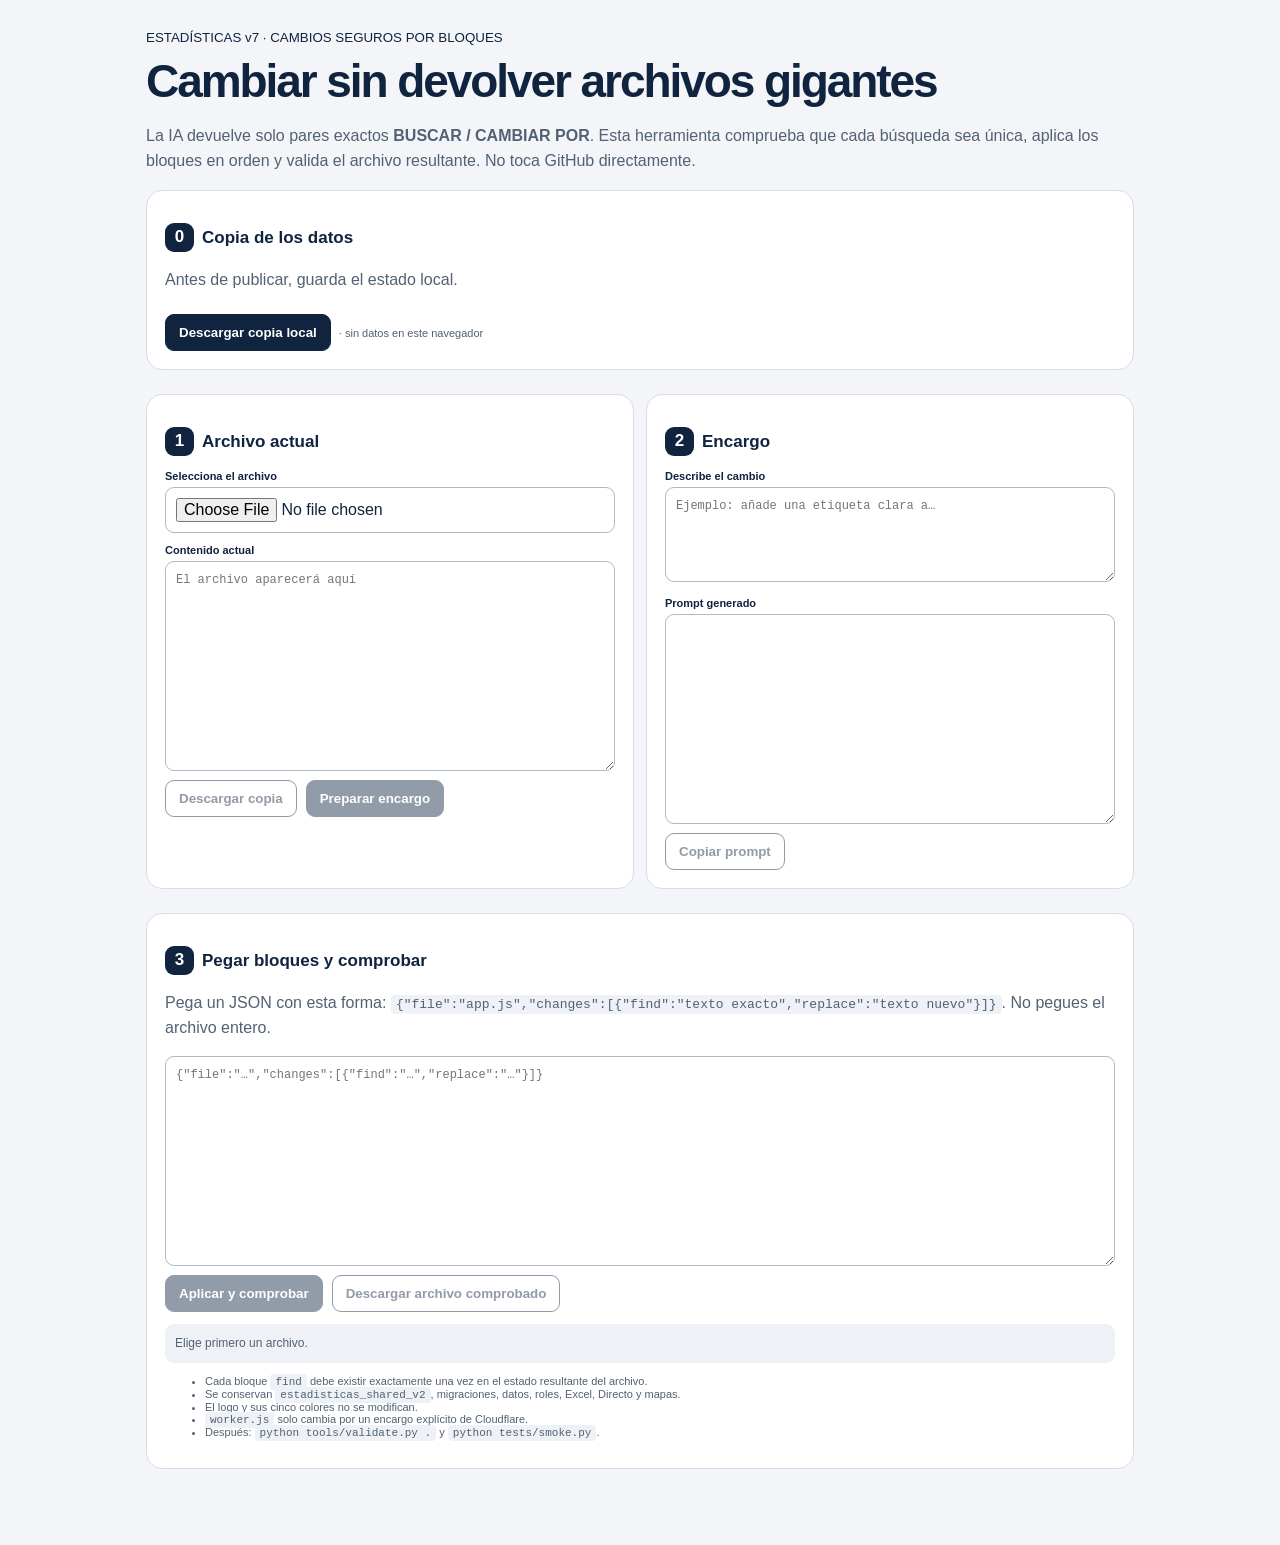
==== actualizar.html @ 4baa4154 "v7" ====
<!doctype html>
<html lang="es">
<head>
  <meta charset="utf-8">
  <meta name="viewport" content="width=device-width,initial-scale=1">
  <title>Herramienta de cambios · Estadísticas v7</title>
  <style>
    :root{font-family:Arial,sans-serif;color:#10233f;background:#f3f5f8;--green:#16805a;--line:#d7dee8}*{box-sizing:border-box}body{margin:0}.wrap{max-width:1020px;margin:auto;padding:28px 16px 64px}h1{font-size:clamp(30px,5vw,46px);letter-spacing:-.045em;margin:8px 0}p{line-height:1.55;color:#526173}.grid{display:grid;grid-template-columns:1fr 1fr;gap:12px}.card{background:#fff;border:1px solid var(--line);border-radius:16px;padding:18px;margin:12px 0}h2{font-size:17px}.step{display:inline-grid;place-items:center;width:29px;height:29px;border-radius:9px;background:#10233f;color:#fff;margin-right:8px}label{display:block;font-size:11px;font-weight:800;margin:11px 0 5px}input,textarea{width:100%;border:1px solid #aeb9c7;border-radius:9px;background:#fff;padding:10px;font:inherit}textarea{min-height:210px;font-family:ui-monospace,SFMono-Regular,Consolas,monospace;font-size:12px;line-height:1.45;resize:vertical}button{border:1px solid #10233f;border-radius:9px;background:#10233f;color:#fff;padding:10px 13px;font-weight:800;cursor:pointer;margin:5px 5px 0 0}button.alt{background:#fff;color:#10233f}button:disabled{opacity:.45;cursor:not-allowed}.status{padding:10px;border-radius:9px;background:#eef2f6;font-size:12px;white-space:pre-wrap}.ok{color:var(--green);background:#e6f5ee}.bad{color:#b42331;background:#fff0f1}.rules{font-size:11px;color:#526173}.actions{display:flex;flex-wrap:wrap;gap:4px}code{background:#eef2f6;padding:2px 5px;border-radius:4px}@media(max-width:760px){.grid{grid-template-columns:1fr}}
  </style>
</head>
<body>
<main class="wrap">
  <small>ESTADÍSTICAS v7 · CAMBIOS SEGUROS POR BLOQUES</small>
  <h1>Cambiar sin devolver archivos gigantes</h1>
  <p>La IA devuelve solo pares exactos <b>BUSCAR / CAMBIAR POR</b>. Esta herramienta comprueba que cada búsqueda sea única, aplica los bloques en orden y valida el archivo resultante. No toca GitHub directamente.</p>
  <section class="card"><h2><span class="step">0</span>Copia de los datos</h2><p>Antes de publicar, guarda el estado local.</p><button id="backupData">Descargar copia local</button><span id="dataFound" class="rules"></span></section>
  <div class="grid">
    <section class="card"><h2><span class="step">1</span>Archivo actual</h2><label for="sourceFile">Selecciona el archivo</label><input id="sourceFile" type="file" accept=".js,.css,.html,.json,.md,.txt,.yml,.yaml,.py"><label for="source">Contenido actual</label><textarea id="source" spellcheck="false" placeholder="El archivo aparecerá aquí"></textarea><div class="actions"><button class="alt" id="backupFile" disabled>Descargar copia</button><button id="makePrompt" disabled>Preparar encargo</button></div></section>
    <section class="card"><h2><span class="step">2</span>Encargo</h2><label for="request">Describe el cambio</label><textarea id="request" style="min-height:95px" placeholder="Ejemplo: añade una etiqueta clara a…"></textarea><label for="prompt">Prompt generado</label><textarea id="prompt" spellcheck="false" readonly></textarea><button class="alt" id="copyPrompt" disabled>Copiar prompt</button></section>
  </div>
  <section class="card"><h2><span class="step">3</span>Pegar bloques y comprobar</h2><p>Pega un JSON con esta forma: <code>{"file":"app.js","changes":[{"find":"texto exacto","replace":"texto nuevo"}]}</code>. No pegues el archivo entero.</p><textarea id="answer" spellcheck="false" placeholder='{"file":"…","changes":[{"find":"…","replace":"…"}]}'></textarea><div class="actions"><button id="check" disabled>Aplicar y comprobar</button><button class="alt" id="download" disabled>Descargar archivo comprobado</button></div><p id="status" class="status">Elige primero un archivo.</p><ul class="rules"><li>Cada bloque <code>find</code> debe existir exactamente una vez en el estado resultante del archivo.</li><li>Se conservan <code>estadisticas_shared_v2</code>, migraciones, datos, roles, Excel, Directo y mapas.</li><li>El logo y sus cinco colores no se modifican.</li><li><code>worker.js</code> solo cambia por un encargo explícito de Cloudflare.</li><li>Después: <code>python tools/validate.py .</code> y <code>python tests/smoke.py</code>.</li></ul></section>
</main>
<script>
const $=id=>document.getElementById(id);let fileName='',validated='';
const keys=['estadisticas_shared_v2','estadisticas_v1','estadisticas_app_v1','basket_stats_v1'];
const present=keys.filter(key=>localStorage.getItem(key));$('dataFound').textContent=present.length?` · encontrada: ${present.join(', ')}`:' · sin datos en este navegador';
function download(name,text,type='text/plain'){const a=document.createElement('a');a.href=URL.createObjectURL(new Blob([text],{type}));a.download=name;a.click();setTimeout(()=>URL.revokeObjectURL(a.href),0)}
$('backupData').onclick=()=>{const items={};keys.forEach(key=>{if(localStorage.getItem(key))items[key]=localStorage.getItem(key)});download(`estadisticas-copia-${new Date().toISOString().slice(0,10)}.json`,JSON.stringify({exportedAt:new Date().toISOString(),items},null,2),'application/json')};
$('sourceFile').onchange=async event=>{const file=event.target.files[0];if(!file)return;fileName=file.name;$('source').value=await file.text();$('backupFile').disabled=false;$('makePrompt').disabled=false;$('check').disabled=false;$('download').disabled=true;$('status').className='status';$('status').textContent=`${fileName} cargado. Describe el cambio.`};
$('backupFile').onclick=()=>download(`${fileName}.antes-v7.txt`,$('source').value);
$('makePrompt').onclick=()=>{const request=$('request').value.trim();if(!request)return $('status').textContent='Escribe el cambio que necesitas.';const context={
'app.js':'Conserva window.__ESTADISTICAS__, todas las migraciones y estadisticas_shared_v2. No inventes métricas.',
'styles.css':'Mantén 360×640, 390×844, 412×915, PC, ambos temas, área segura y desplazamiento táctil.',
'index.html':'No cambies el SVG del logo ni #10233f #18365f #ed304c #7455dc #18a985.',
'sw.js':'Conserva la estrategia y sube el nombre de caché si cambian recursos.',
'worker.js':'No cambies contratos HTTP, D1, tokens ni roles.',
'manifest.json':'Mantén standalone y los tres iconos fijos.'
}[fileName]||'Conserva los contratos de AGENTS.md.';$('prompt').value=`Edita únicamente ${fileName}. Cambio solicitado: ${request}\n${context}\nNo devuelvas el archivo completo. Devuelve solo JSON válido, sin Markdown, con este formato exacto: {"file":"${fileName}","changes":[{"find":"fragmento literal único del archivo actual","replace":"fragmento completo que lo sustituye"}]}. Cada find debe ser literal, incluir contexto suficiente para ser único y respetar saltos de línea. Divide cambios separados en bloques separados. No uses puntos suspensivos.`;$('copyPrompt').disabled=false};
$('copyPrompt').onclick=async()=>{await navigator.clipboard.writeText($('prompt').value);$('status').textContent='Prompt copiado.'};
function parsePatch(text){const clean=text.trim().replace(/^```(?:json)?\s*/i,'').replace(/\s*```$/,'');const patch=JSON.parse(clean);if(patch.file!==fileName)throw Error(`La respuesta es para ${patch.file||'otro archivo'}, no para ${fileName}.`);if(!Array.isArray(patch.changes)||!patch.changes.length)throw Error('No hay bloques changes.');return patch}
function applyPatch(source,patch){let out=source;patch.changes.forEach((change,index)=>{if(typeof change.find!=='string'||typeof change.replace!=='string'||!change.find)throw Error(`Bloque ${index+1}: find/replace no válidos.`);const count=out.split(change.find).length-1;if(count!==1)throw Error(`Bloque ${index+1}: BUSCAR aparece ${count} veces; debe aparecer exactamente 1.`);out=out.replace(change.find,change.replace)});return out}
function validate(name,text){const errors=[];if(!text.trim())errors.push('El resultado está vacío.');if(name.endsWith('.json')){try{JSON.parse(text)}catch(error){errors.push('JSON no válido: '+error.message)}}if(name.endsWith('.js')){try{new Function(text)}catch(error){errors.push('JavaScript no válido: '+error.message)}}if(name.endsWith('.css')){let balance=0;for(const char of text){if(char==='{')balance++;if(char==='}')balance--}if(balance)errors.push('Las llaves CSS no están equilibradas.')}if(name.endsWith('.html')){const doc=new DOMParser().parseFromString(text,'text/html');if(!doc.documentElement||!doc.body)errors.push('HTML incompleto.')}if(name==='app.js'&&!text.includes("estadisticas_shared_v2"))errors.push('Se ha perdido la clave de datos.');if(name==='index.html'&&['#10233f','#18365f','#ed304c','#7455dc','#18a985'].some(color=>!text.includes(color)))errors.push('El logo fijo ha cambiado.');if(name==='manifest.json'&&!text.includes('icon-maskable-512.png'))errors.push('Falta el icono maskable.');return errors}
$('check').onclick=()=>{try{const patch=parsePatch($('answer').value);validated=applyPatch($('source').value,patch);const errors=validate(fileName,validated);if(errors.length)throw Error(errors.join(' '));$('download').disabled=false;$('status').className='status ok';$('status').textContent=`✓ ${patch.changes.length} bloque(s) aplicados y comprobación básica superada. Descarga, reemplaza y ejecuta las pruebas completas.`}catch(error){validated='';$('download').disabled=true;$('status').className='status bad';$('status').textContent=error.message}};
$('download').onclick=()=>download(fileName,validated,fileName.endsWith('.json')?'application/json':'text/plain');
</script>
</body>
</html>
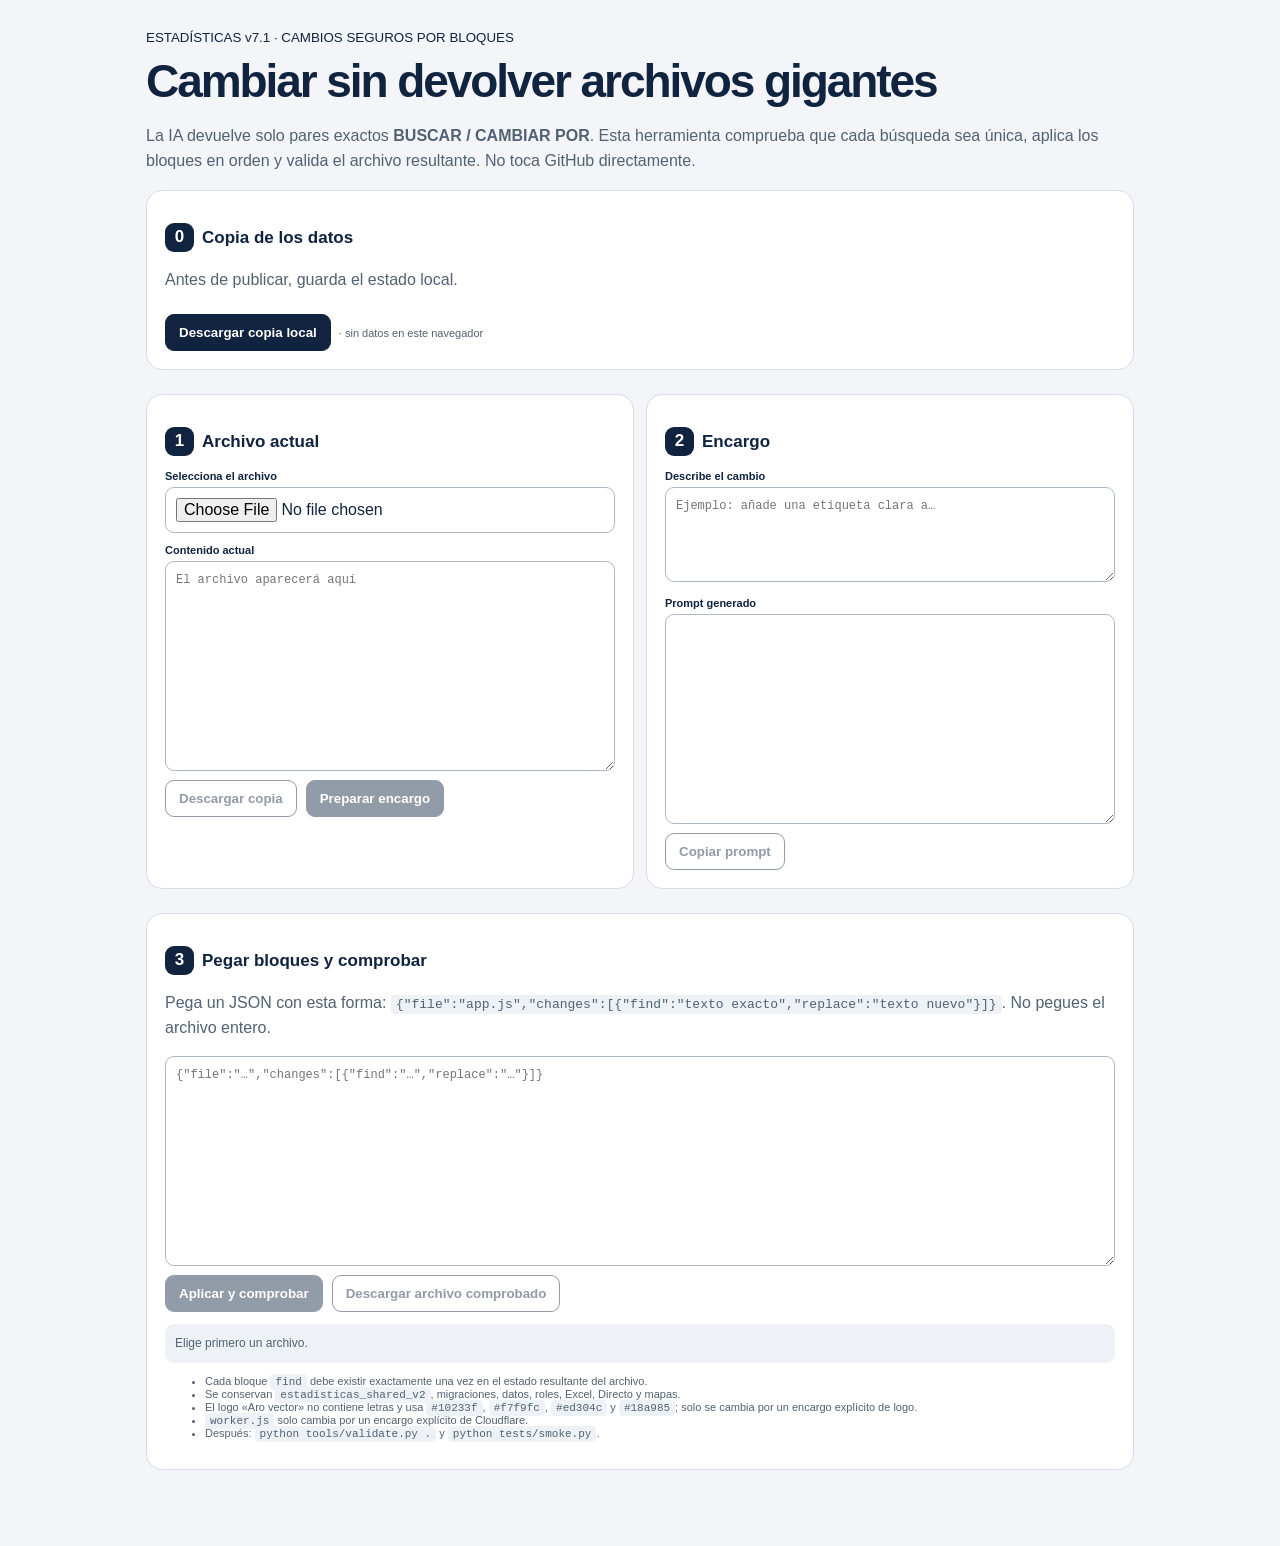
==== commit eb64fc70: "v8" ====
--- a/actualizar.html
+++ b/actualizar.html
@@ -3,14 +3,14 @@
 <head>
   <meta charset="utf-8">
   <meta name="viewport" content="width=device-width,initial-scale=1">
-  <title>Herramienta de cambios · Estadísticas v7</title>
+  <title>Herramienta de cambios · Estadísticas v7.1</title>
   <style>
     :root{font-family:Arial,sans-serif;color:#10233f;background:#f3f5f8;--green:#16805a;--line:#d7dee8}*{box-sizing:border-box}body{margin:0}.wrap{max-width:1020px;margin:auto;padding:28px 16px 64px}h1{font-size:clamp(30px,5vw,46px);letter-spacing:-.045em;margin:8px 0}p{line-height:1.55;color:#526173}.grid{display:grid;grid-template-columns:1fr 1fr;gap:12px}.card{background:#fff;border:1px solid var(--line);border-radius:16px;padding:18px;margin:12px 0}h2{font-size:17px}.step{display:inline-grid;place-items:center;width:29px;height:29px;border-radius:9px;background:#10233f;color:#fff;margin-right:8px}label{display:block;font-size:11px;font-weight:800;margin:11px 0 5px}input,textarea{width:100%;border:1px solid #aeb9c7;border-radius:9px;background:#fff;padding:10px;font:inherit}textarea{min-height:210px;font-family:ui-monospace,SFMono-Regular,Consolas,monospace;font-size:12px;line-height:1.45;resize:vertical}button{border:1px solid #10233f;border-radius:9px;background:#10233f;color:#fff;padding:10px 13px;font-weight:800;cursor:pointer;margin:5px 5px 0 0}button.alt{background:#fff;color:#10233f}button:disabled{opacity:.45;cursor:not-allowed}.status{padding:10px;border-radius:9px;background:#eef2f6;font-size:12px;white-space:pre-wrap}.ok{color:var(--green);background:#e6f5ee}.bad{color:#b42331;background:#fff0f1}.rules{font-size:11px;color:#526173}.actions{display:flex;flex-wrap:wrap;gap:4px}code{background:#eef2f6;padding:2px 5px;border-radius:4px}@media(max-width:760px){.grid{grid-template-columns:1fr}}
   </style>
 </head>
 <body>
 <main class="wrap">
-  <small>ESTADÍSTICAS v7 · CAMBIOS SEGUROS POR BLOQUES</small>
+  <small>ESTADÍSTICAS v7.1 · CAMBIOS SEGUROS POR BLOQUES</small>
   <h1>Cambiar sin devolver archivos gigantes</h1>
   <p>La IA devuelve solo pares exactos <b>BUSCAR / CAMBIAR POR</b>. Esta herramienta comprueba que cada búsqueda sea única, aplica los bloques en orden y valida el archivo resultante. No toca GitHub directamente.</p>
   <section class="card"><h2><span class="step">0</span>Copia de los datos</h2><p>Antes de publicar, guarda el estado local.</p><button id="backupData">Descargar copia local</button><span id="dataFound" class="rules"></span></section>
@@ -18,7 +18,7 @@
     <section class="card"><h2><span class="step">1</span>Archivo actual</h2><label for="sourceFile">Selecciona el archivo</label><input id="sourceFile" type="file" accept=".js,.css,.html,.json,.md,.txt,.yml,.yaml,.py"><label for="source">Contenido actual</label><textarea id="source" spellcheck="false" placeholder="El archivo aparecerá aquí"></textarea><div class="actions"><button class="alt" id="backupFile" disabled>Descargar copia</button><button id="makePrompt" disabled>Preparar encargo</button></div></section>
     <section class="card"><h2><span class="step">2</span>Encargo</h2><label for="request">Describe el cambio</label><textarea id="request" style="min-height:95px" placeholder="Ejemplo: añade una etiqueta clara a…"></textarea><label for="prompt">Prompt generado</label><textarea id="prompt" spellcheck="false" readonly></textarea><button class="alt" id="copyPrompt" disabled>Copiar prompt</button></section>
   </div>
-  <section class="card"><h2><span class="step">3</span>Pegar bloques y comprobar</h2><p>Pega un JSON con esta forma: <code>{"file":"app.js","changes":[{"find":"texto exacto","replace":"texto nuevo"}]}</code>. No pegues el archivo entero.</p><textarea id="answer" spellcheck="false" placeholder='{"file":"…","changes":[{"find":"…","replace":"…"}]}'></textarea><div class="actions"><button id="check" disabled>Aplicar y comprobar</button><button class="alt" id="download" disabled>Descargar archivo comprobado</button></div><p id="status" class="status">Elige primero un archivo.</p><ul class="rules"><li>Cada bloque <code>find</code> debe existir exactamente una vez en el estado resultante del archivo.</li><li>Se conservan <code>estadisticas_shared_v2</code>, migraciones, datos, roles, Excel, Directo y mapas.</li><li>El logo y sus cinco colores no se modifican.</li><li><code>worker.js</code> solo cambia por un encargo explícito de Cloudflare.</li><li>Después: <code>python tools/validate.py .</code> y <code>python tests/smoke.py</code>.</li></ul></section>
+  <section class="card"><h2><span class="step">3</span>Pegar bloques y comprobar</h2><p>Pega un JSON con esta forma: <code>{"file":"app.js","changes":[{"find":"texto exacto","replace":"texto nuevo"}]}</code>. No pegues el archivo entero.</p><textarea id="answer" spellcheck="false" placeholder='{"file":"…","changes":[{"find":"…","replace":"…"}]}'></textarea><div class="actions"><button id="check" disabled>Aplicar y comprobar</button><button class="alt" id="download" disabled>Descargar archivo comprobado</button></div><p id="status" class="status">Elige primero un archivo.</p><ul class="rules"><li>Cada bloque <code>find</code> debe existir exactamente una vez en el estado resultante del archivo.</li><li>Se conservan <code>estadisticas_shared_v2</code>, migraciones, datos, roles, Excel, Directo y mapas.</li><li>El logo «Aro vector» no contiene letras y usa <code>#10233f</code>, <code>#f7f9fc</code>, <code>#ed304c</code> y <code>#18a985</code>; solo se cambia por un encargo explícito de logo.</li><li><code>worker.js</code> solo cambia por un encargo explícito de Cloudflare.</li><li>Después: <code>python tools/validate.py .</code> y <code>python tests/smoke.py</code>.</li></ul></section>
 </main>
 <script>
 const $=id=>document.getElementById(id);let fileName='',validated='';
@@ -27,11 +27,11 @@
 function download(name,text,type='text/plain'){const a=document.createElement('a');a.href=URL.createObjectURL(new Blob([text],{type}));a.download=name;a.click();setTimeout(()=>URL.revokeObjectURL(a.href),0)}
 $('backupData').onclick=()=>{const items={};keys.forEach(key=>{if(localStorage.getItem(key))items[key]=localStorage.getItem(key)});download(`estadisticas-copia-${new Date().toISOString().slice(0,10)}.json`,JSON.stringify({exportedAt:new Date().toISOString(),items},null,2),'application/json')};
 $('sourceFile').onchange=async event=>{const file=event.target.files[0];if(!file)return;fileName=file.name;$('source').value=await file.text();$('backupFile').disabled=false;$('makePrompt').disabled=false;$('check').disabled=false;$('download').disabled=true;$('status').className='status';$('status').textContent=`${fileName} cargado. Describe el cambio.`};
-$('backupFile').onclick=()=>download(`${fileName}.antes-v7.txt`,$('source').value);
+$('backupFile').onclick=()=>download(`${fileName}.antes-v7-1.txt`,$('source').value);
 $('makePrompt').onclick=()=>{const request=$('request').value.trim();if(!request)return $('status').textContent='Escribe el cambio que necesitas.';const context={
 'app.js':'Conserva window.__ESTADISTICAS__, todas las migraciones y estadisticas_shared_v2. No inventes métricas.',
 'styles.css':'Mantén 360×640, 390×844, 412×915, PC, ambos temas, área segura y desplazamiento táctil.',
-'index.html':'No cambies el SVG del logo ni #10233f #18365f #ed304c #7455dc #18a985.',
+'index.html':'Conserva el logo Aro vector sin letras y sus colores #10233f #f7f9fc #ed304c #18a985, salvo encargo explícito de logo.',
 'sw.js':'Conserva la estrategia y sube el nombre de caché si cambian recursos.',
 'worker.js':'No cambies contratos HTTP, D1, tokens ni roles.',
 'manifest.json':'Mantén standalone y los tres iconos fijos.'
@@ -39,7 +39,7 @@
 $('copyPrompt').onclick=async()=>{await navigator.clipboard.writeText($('prompt').value);$('status').textContent='Prompt copiado.'};
 function parsePatch(text){const clean=text.trim().replace(/^```(?:json)?\s*/i,'').replace(/\s*```$/,'');const patch=JSON.parse(clean);if(patch.file!==fileName)throw Error(`La respuesta es para ${patch.file||'otro archivo'}, no para ${fileName}.`);if(!Array.isArray(patch.changes)||!patch.changes.length)throw Error('No hay bloques changes.');return patch}
 function applyPatch(source,patch){let out=source;patch.changes.forEach((change,index)=>{if(typeof change.find!=='string'||typeof change.replace!=='string'||!change.find)throw Error(`Bloque ${index+1}: find/replace no válidos.`);const count=out.split(change.find).length-1;if(count!==1)throw Error(`Bloque ${index+1}: BUSCAR aparece ${count} veces; debe aparecer exactamente 1.`);out=out.replace(change.find,change.replace)});return out}
-function validate(name,text){const errors=[];if(!text.trim())errors.push('El resultado está vacío.');if(name.endsWith('.json')){try{JSON.parse(text)}catch(error){errors.push('JSON no válido: '+error.message)}}if(name.endsWith('.js')){try{new Function(text)}catch(error){errors.push('JavaScript no válido: '+error.message)}}if(name.endsWith('.css')){let balance=0;for(const char of text){if(char==='{')balance++;if(char==='}')balance--}if(balance)errors.push('Las llaves CSS no están equilibradas.')}if(name.endsWith('.html')){const doc=new DOMParser().parseFromString(text,'text/html');if(!doc.documentElement||!doc.body)errors.push('HTML incompleto.')}if(name==='app.js'&&!text.includes("estadisticas_shared_v2"))errors.push('Se ha perdido la clave de datos.');if(name==='index.html'&&['#10233f','#18365f','#ed304c','#7455dc','#18a985'].some(color=>!text.includes(color)))errors.push('El logo fijo ha cambiado.');if(name==='manifest.json'&&!text.includes('icon-maskable-512.png'))errors.push('Falta el icono maskable.');return errors}
+function validate(name,text){const errors=[];if(!text.trim())errors.push('El resultado está vacío.');if(name.endsWith('.json')){try{JSON.parse(text)}catch(error){errors.push('JSON no válido: '+error.message)}}if(name.endsWith('.js')){try{new Function(text)}catch(error){errors.push('JavaScript no válido: '+error.message)}}if(name.endsWith('.css')){let balance=0;for(const char of text){if(char==='{')balance++;if(char==='}')balance--}if(balance)errors.push('Las llaves CSS no están equilibradas.')}if(name.endsWith('.html')){const doc=new DOMParser().parseFromString(text,'text/html');if(!doc.documentElement||!doc.body)errors.push('HTML incompleto.')}if(name==='app.js'&&!text.includes("estadisticas_shared_v2"))errors.push('Se ha perdido la clave de datos.');if(name==='index.html'&&(!text.includes('data-logo="aro-vector"')||['#10233f','#f7f9fc','#ed304c','#18a985'].some(color=>!text.includes(color))))errors.push('El logo Aro vector sin letras ha cambiado o está incompleto.');if(name==='manifest.json'&&!text.includes('icon-maskable-512.png'))errors.push('Falta el icono maskable.');return errors}
 $('check').onclick=()=>{try{const patch=parsePatch($('answer').value);validated=applyPatch($('source').value,patch);const errors=validate(fileName,validated);if(errors.length)throw Error(errors.join(' '));$('download').disabled=false;$('status').className='status ok';$('status').textContent=`✓ ${patch.changes.length} bloque(s) aplicados y comprobación básica superada. Descarga, reemplaza y ejecuta las pruebas completas.`}catch(error){validated='';$('download').disabled=true;$('status').className='status bad';$('status').textContent=error.message}};
 $('download').onclick=()=>download(fileName,validated,fileName.endsWith('.json')?'application/json':'text/plain');
 </script>
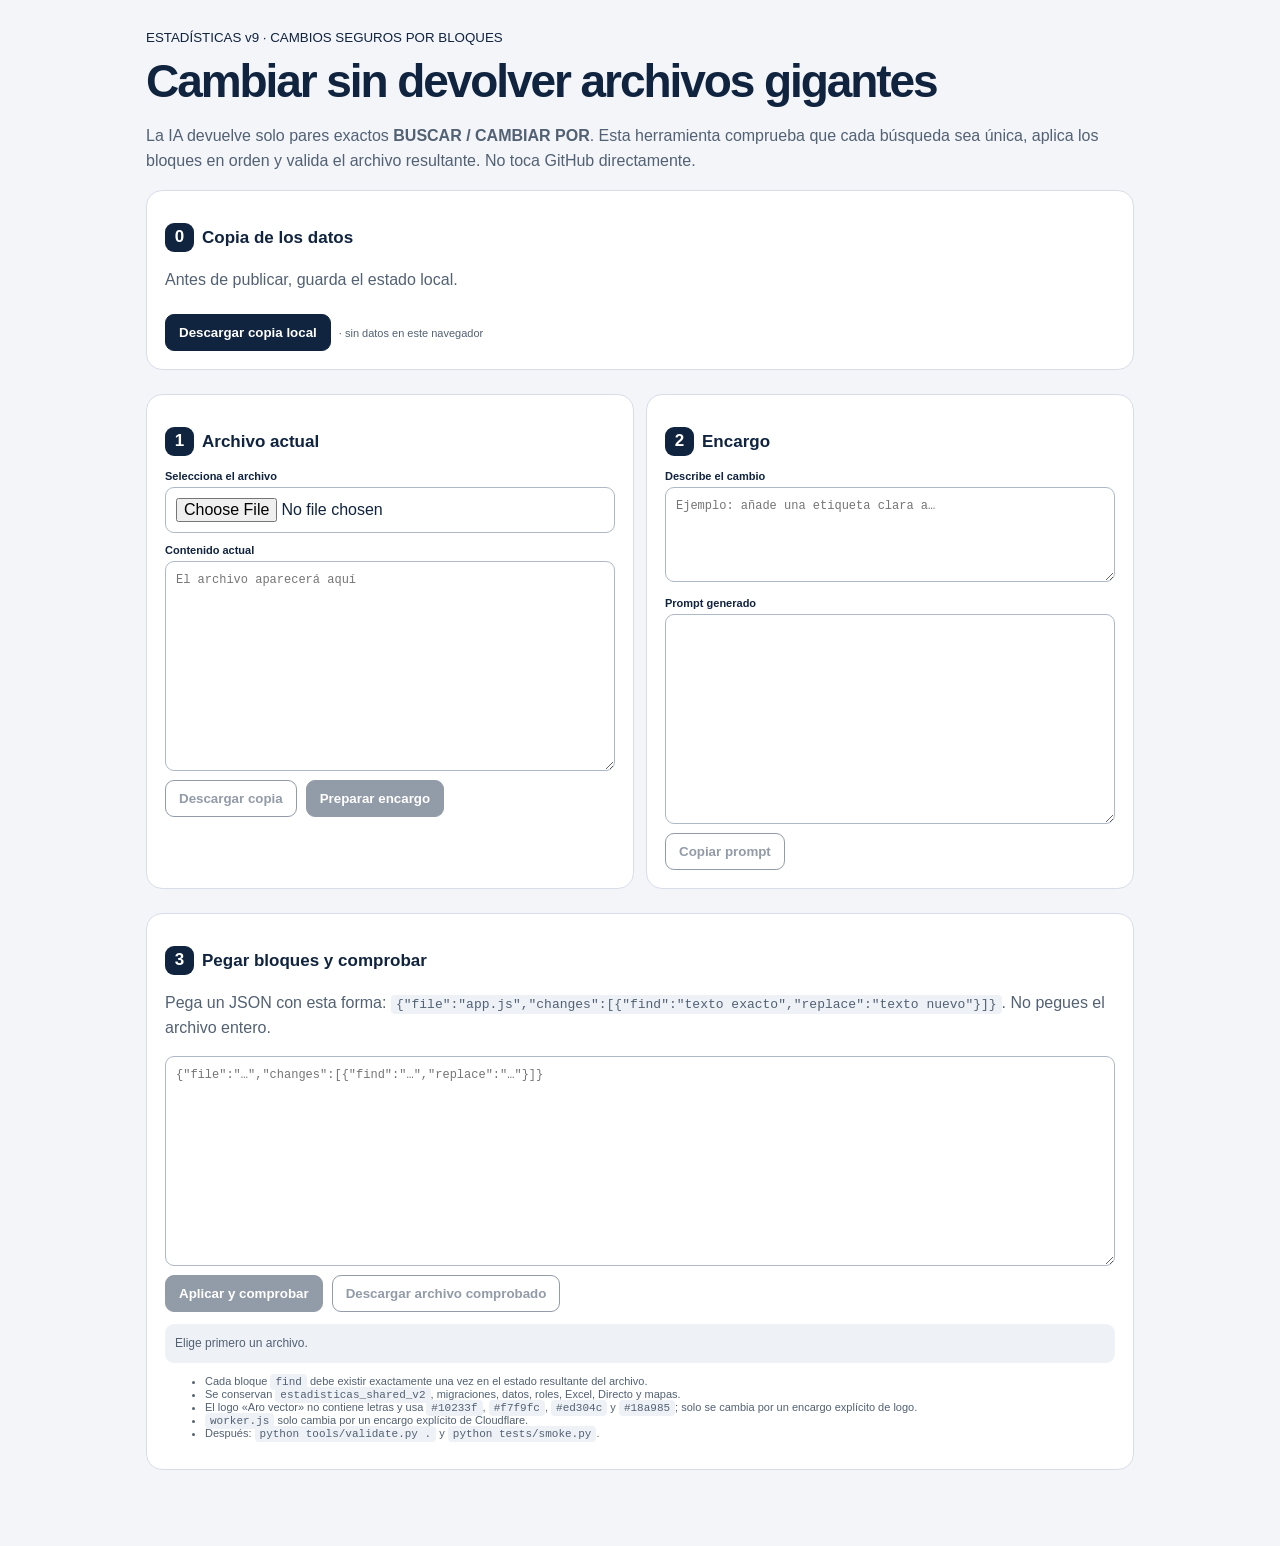
==== commit 78da453c: "v9" ====
--- a/actualizar.html
+++ b/actualizar.html
@@ -3,14 +3,14 @@
 <head>
   <meta charset="utf-8">
   <meta name="viewport" content="width=device-width,initial-scale=1">
-  <title>Herramienta de cambios · Estadísticas v7.1</title>
+  <title>Herramienta de cambios · Estadísticas v9</title>
   <style>
     :root{font-family:Arial,sans-serif;color:#10233f;background:#f3f5f8;--green:#16805a;--line:#d7dee8}*{box-sizing:border-box}body{margin:0}.wrap{max-width:1020px;margin:auto;padding:28px 16px 64px}h1{font-size:clamp(30px,5vw,46px);letter-spacing:-.045em;margin:8px 0}p{line-height:1.55;color:#526173}.grid{display:grid;grid-template-columns:1fr 1fr;gap:12px}.card{background:#fff;border:1px solid var(--line);border-radius:16px;padding:18px;margin:12px 0}h2{font-size:17px}.step{display:inline-grid;place-items:center;width:29px;height:29px;border-radius:9px;background:#10233f;color:#fff;margin-right:8px}label{display:block;font-size:11px;font-weight:800;margin:11px 0 5px}input,textarea{width:100%;border:1px solid #aeb9c7;border-radius:9px;background:#fff;padding:10px;font:inherit}textarea{min-height:210px;font-family:ui-monospace,SFMono-Regular,Consolas,monospace;font-size:12px;line-height:1.45;resize:vertical}button{border:1px solid #10233f;border-radius:9px;background:#10233f;color:#fff;padding:10px 13px;font-weight:800;cursor:pointer;margin:5px 5px 0 0}button.alt{background:#fff;color:#10233f}button:disabled{opacity:.45;cursor:not-allowed}.status{padding:10px;border-radius:9px;background:#eef2f6;font-size:12px;white-space:pre-wrap}.ok{color:var(--green);background:#e6f5ee}.bad{color:#b42331;background:#fff0f1}.rules{font-size:11px;color:#526173}.actions{display:flex;flex-wrap:wrap;gap:4px}code{background:#eef2f6;padding:2px 5px;border-radius:4px}@media(max-width:760px){.grid{grid-template-columns:1fr}}
   </style>
 </head>
 <body>
 <main class="wrap">
-  <small>ESTADÍSTICAS v7.1 · CAMBIOS SEGUROS POR BLOQUES</small>
+  <small>ESTADÍSTICAS v9 · CAMBIOS SEGUROS POR BLOQUES</small>
   <h1>Cambiar sin devolver archivos gigantes</h1>
   <p>La IA devuelve solo pares exactos <b>BUSCAR / CAMBIAR POR</b>. Esta herramienta comprueba que cada búsqueda sea única, aplica los bloques en orden y valida el archivo resultante. No toca GitHub directamente.</p>
   <section class="card"><h2><span class="step">0</span>Copia de los datos</h2><p>Antes de publicar, guarda el estado local.</p><button id="backupData">Descargar copia local</button><span id="dataFound" class="rules"></span></section>
@@ -27,10 +27,10 @@
 function download(name,text,type='text/plain'){const a=document.createElement('a');a.href=URL.createObjectURL(new Blob([text],{type}));a.download=name;a.click();setTimeout(()=>URL.revokeObjectURL(a.href),0)}
 $('backupData').onclick=()=>{const items={};keys.forEach(key=>{if(localStorage.getItem(key))items[key]=localStorage.getItem(key)});download(`estadisticas-copia-${new Date().toISOString().slice(0,10)}.json`,JSON.stringify({exportedAt:new Date().toISOString(),items},null,2),'application/json')};
 $('sourceFile').onchange=async event=>{const file=event.target.files[0];if(!file)return;fileName=file.name;$('source').value=await file.text();$('backupFile').disabled=false;$('makePrompt').disabled=false;$('check').disabled=false;$('download').disabled=true;$('status').className='status';$('status').textContent=`${fileName} cargado. Describe el cambio.`};
-$('backupFile').onclick=()=>download(`${fileName}.antes-v7-1.txt`,$('source').value);
+$('backupFile').onclick=()=>download(`${fileName}.antes-v9.txt`,$('source').value);
 $('makePrompt').onclick=()=>{const request=$('request').value.trim();if(!request)return $('status').textContent='Escribe el cambio que necesitas.';const context={
-'app.js':'Conserva window.__ESTADISTICAS__, todas las migraciones y estadisticas_shared_v2. No inventes métricas.',
-'styles.css':'Mantén 360×640, 390×844, 412×915, PC, ambos temas, área segura y desplazamiento táctil.',
+'app.js':'Conserva window.__ESTADISTICAS__, migraciones, estadisticas_shared_v2 y la diferencia entre cero y sin datos. Las estadísticas manuales deben seguir visibles con «Sin datos registrados todavía».',
+'styles.css':'Mantén 360×640, 390×844, 412×915, 25 partidos, PC, ambos temas, área segura y desplazamiento táctil.',
 'index.html':'Conserva el logo Aro vector sin letras y sus colores #10233f #f7f9fc #ed304c #18a985, salvo encargo explícito de logo.',
 'sw.js':'Conserva la estrategia y sube el nombre de caché si cambian recursos.',
 'worker.js':'No cambies contratos HTTP, D1, tokens ni roles.',
@@ -39,7 +39,7 @@
 $('copyPrompt').onclick=async()=>{await navigator.clipboard.writeText($('prompt').value);$('status').textContent='Prompt copiado.'};
 function parsePatch(text){const clean=text.trim().replace(/^```(?:json)?\s*/i,'').replace(/\s*```$/,'');const patch=JSON.parse(clean);if(patch.file!==fileName)throw Error(`La respuesta es para ${patch.file||'otro archivo'}, no para ${fileName}.`);if(!Array.isArray(patch.changes)||!patch.changes.length)throw Error('No hay bloques changes.');return patch}
 function applyPatch(source,patch){let out=source;patch.changes.forEach((change,index)=>{if(typeof change.find!=='string'||typeof change.replace!=='string'||!change.find)throw Error(`Bloque ${index+1}: find/replace no válidos.`);const count=out.split(change.find).length-1;if(count!==1)throw Error(`Bloque ${index+1}: BUSCAR aparece ${count} veces; debe aparecer exactamente 1.`);out=out.replace(change.find,change.replace)});return out}
-function validate(name,text){const errors=[];if(!text.trim())errors.push('El resultado está vacío.');if(name.endsWith('.json')){try{JSON.parse(text)}catch(error){errors.push('JSON no válido: '+error.message)}}if(name.endsWith('.js')){try{new Function(text)}catch(error){errors.push('JavaScript no válido: '+error.message)}}if(name.endsWith('.css')){let balance=0;for(const char of text){if(char==='{')balance++;if(char==='}')balance--}if(balance)errors.push('Las llaves CSS no están equilibradas.')}if(name.endsWith('.html')){const doc=new DOMParser().parseFromString(text,'text/html');if(!doc.documentElement||!doc.body)errors.push('HTML incompleto.')}if(name==='app.js'&&!text.includes("estadisticas_shared_v2"))errors.push('Se ha perdido la clave de datos.');if(name==='index.html'&&(!text.includes('data-logo="aro-vector"')||['#10233f','#f7f9fc','#ed304c','#18a985'].some(color=>!text.includes(color))))errors.push('El logo Aro vector sin letras ha cambiado o está incompleto.');if(name==='manifest.json'&&!text.includes('icon-maskable-512.png'))errors.push('Falta el icono maskable.');return errors}
+function validate(name,text){const errors=[];if(!text.trim())errors.push('El resultado está vacío.');if(name.endsWith('.json')){try{JSON.parse(text)}catch(error){errors.push('JSON no válido: '+error.message)}}if(name.endsWith('.js')){try{new Function(name==='worker.js'?text.replace('export default','return'):text)}catch(error){errors.push('JavaScript no válido: '+error.message)}}if(name.endsWith('.css')){let balance=0;for(const char of text){if(char==='{')balance++;if(char==='}')balance--}if(balance)errors.push('Las llaves CSS no están equilibradas.')}if(name.endsWith('.html')){const doc=new DOMParser().parseFromString(text,'text/html');if(!doc.documentElement||!doc.body)errors.push('HTML incompleto.')}if(name==='app.js'&&!text.includes("estadisticas_shared_v2"))errors.push('Se ha perdido la clave de datos.');if(name==='app.js'&&(!text.includes('Sin datos registrados todavía')||!text.includes('data-mode=\"compare\"')))errors.push('Se ha perdido la visibilidad manual o la comparación de v9.');if(name==='index.html'&&(!text.includes('data-logo="aro-vector"')||['#10233f','#f7f9fc','#ed304c','#18a985'].some(color=>!text.includes(color))))errors.push('El logo Aro vector sin letras ha cambiado o está incompleto.');if(name==='manifest.json'&&!text.includes('icon-maskable-512.png'))errors.push('Falta el icono maskable.');return errors}
 $('check').onclick=()=>{try{const patch=parsePatch($('answer').value);validated=applyPatch($('source').value,patch);const errors=validate(fileName,validated);if(errors.length)throw Error(errors.join(' '));$('download').disabled=false;$('status').className='status ok';$('status').textContent=`✓ ${patch.changes.length} bloque(s) aplicados y comprobación básica superada. Descarga, reemplaza y ejecuta las pruebas completas.`}catch(error){validated='';$('download').disabled=true;$('status').className='status bad';$('status').textContent=error.message}};
 $('download').onclick=()=>download(fileName,validated,fileName.endsWith('.json')?'application/json':'text/plain');
 </script>
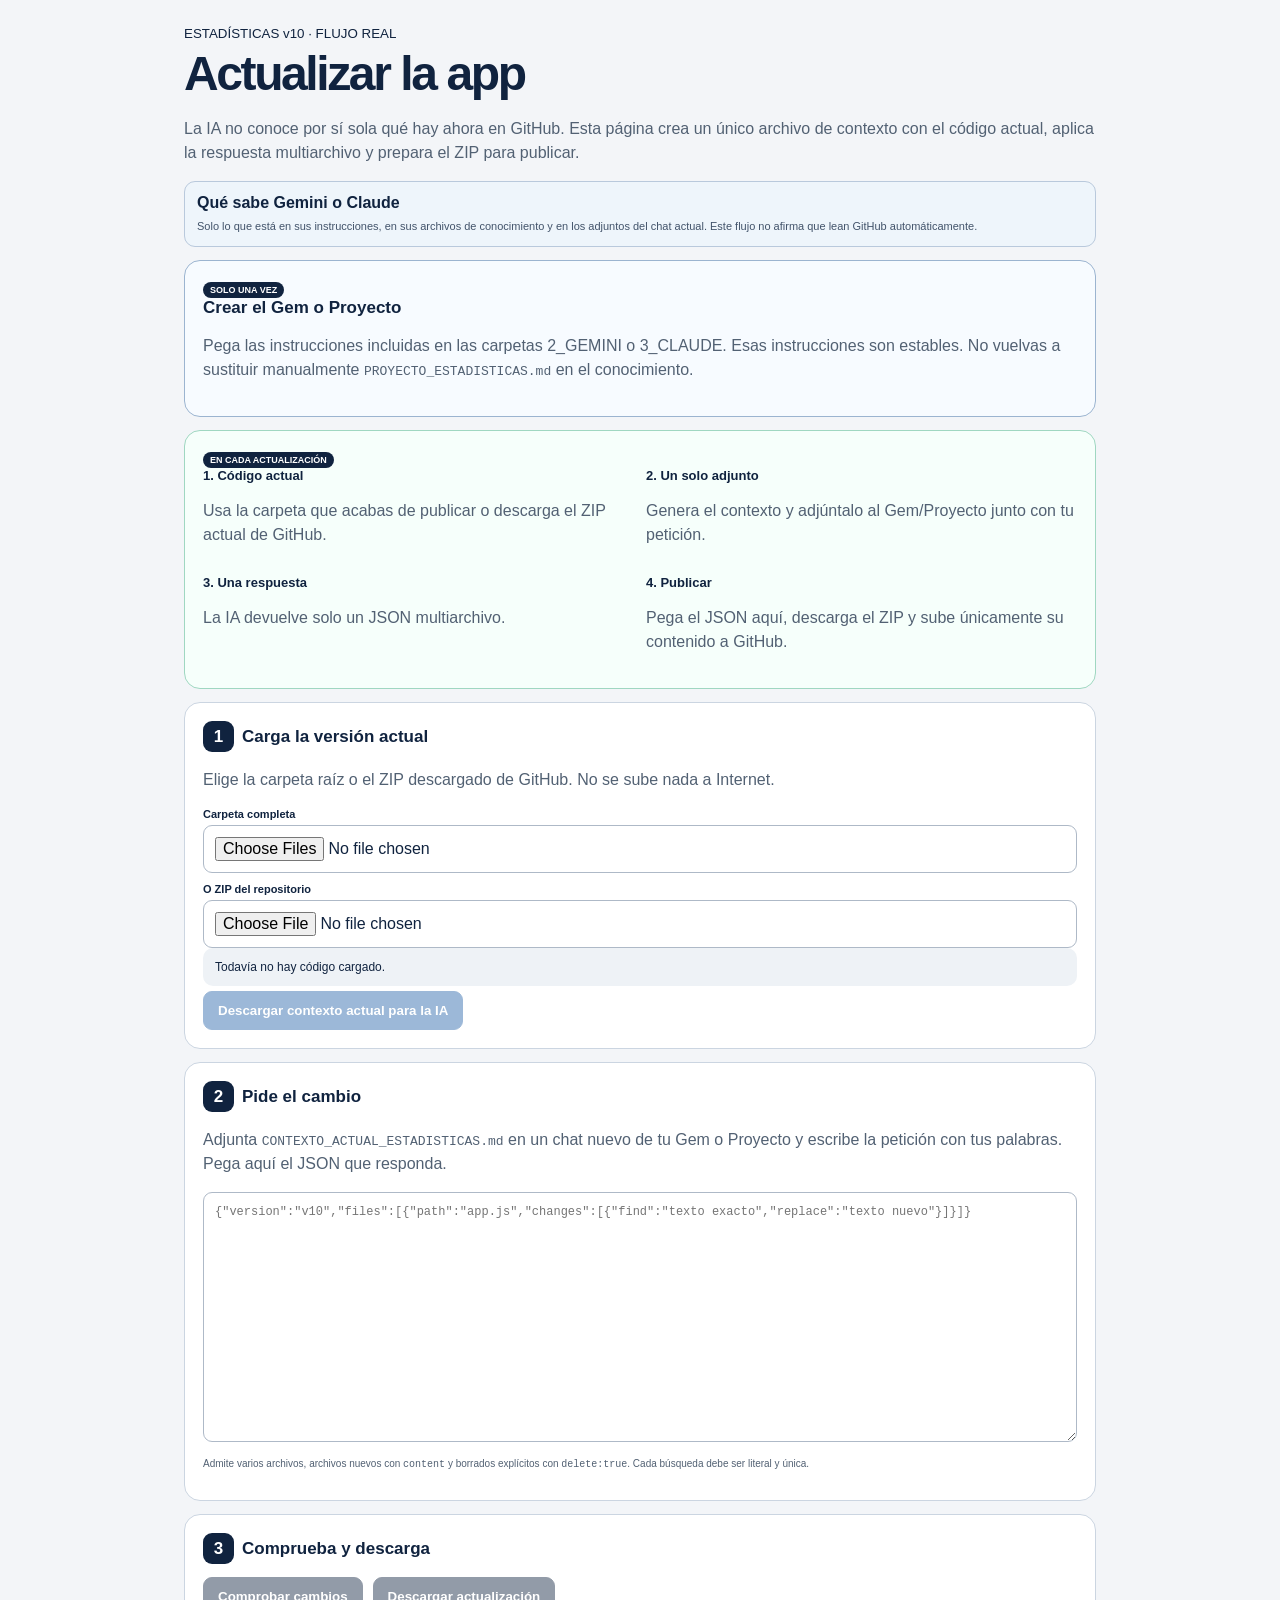
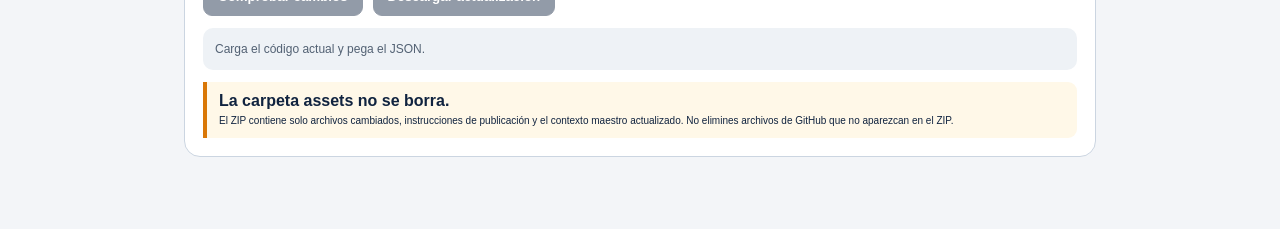
==== commit b7b40ae6: "v10" ====
--- a/actualizar.html
+++ b/actualizar.html
@@ -1,47 +1,45 @@
 <!doctype html>
-<html lang="es">
-<head>
-  <meta charset="utf-8">
-  <meta name="viewport" content="width=device-width,initial-scale=1">
-  <title>Herramienta de cambios · Estadísticas v9</title>
-  <style>
-    :root{font-family:Arial,sans-serif;color:#10233f;background:#f3f5f8;--green:#16805a;--line:#d7dee8}*{box-sizing:border-box}body{margin:0}.wrap{max-width:1020px;margin:auto;padding:28px 16px 64px}h1{font-size:clamp(30px,5vw,46px);letter-spacing:-.045em;margin:8px 0}p{line-height:1.55;color:#526173}.grid{display:grid;grid-template-columns:1fr 1fr;gap:12px}.card{background:#fff;border:1px solid var(--line);border-radius:16px;padding:18px;margin:12px 0}h2{font-size:17px}.step{display:inline-grid;place-items:center;width:29px;height:29px;border-radius:9px;background:#10233f;color:#fff;margin-right:8px}label{display:block;font-size:11px;font-weight:800;margin:11px 0 5px}input,textarea{width:100%;border:1px solid #aeb9c7;border-radius:9px;background:#fff;padding:10px;font:inherit}textarea{min-height:210px;font-family:ui-monospace,SFMono-Regular,Consolas,monospace;font-size:12px;line-height:1.45;resize:vertical}button{border:1px solid #10233f;border-radius:9px;background:#10233f;color:#fff;padding:10px 13px;font-weight:800;cursor:pointer;margin:5px 5px 0 0}button.alt{background:#fff;color:#10233f}button:disabled{opacity:.45;cursor:not-allowed}.status{padding:10px;border-radius:9px;background:#eef2f6;font-size:12px;white-space:pre-wrap}.ok{color:var(--green);background:#e6f5ee}.bad{color:#b42331;background:#fff0f1}.rules{font-size:11px;color:#526173}.actions{display:flex;flex-wrap:wrap;gap:4px}code{background:#eef2f6;padding:2px 5px;border-radius:4px}@media(max-width:760px){.grid{grid-template-columns:1fr}}
-  </style>
-</head>
-<body>
-<main class="wrap">
-  <small>ESTADÍSTICAS v9 · CAMBIOS SEGUROS POR BLOQUES</small>
-  <h1>Cambiar sin devolver archivos gigantes</h1>
-  <p>La IA devuelve solo pares exactos <b>BUSCAR / CAMBIAR POR</b>. Esta herramienta comprueba que cada búsqueda sea única, aplica los bloques en orden y valida el archivo resultante. No toca GitHub directamente.</p>
-  <section class="card"><h2><span class="step">0</span>Copia de los datos</h2><p>Antes de publicar, guarda el estado local.</p><button id="backupData">Descargar copia local</button><span id="dataFound" class="rules"></span></section>
-  <div class="grid">
-    <section class="card"><h2><span class="step">1</span>Archivo actual</h2><label for="sourceFile">Selecciona el archivo</label><input id="sourceFile" type="file" accept=".js,.css,.html,.json,.md,.txt,.yml,.yaml,.py"><label for="source">Contenido actual</label><textarea id="source" spellcheck="false" placeholder="El archivo aparecerá aquí"></textarea><div class="actions"><button class="alt" id="backupFile" disabled>Descargar copia</button><button id="makePrompt" disabled>Preparar encargo</button></div></section>
-    <section class="card"><h2><span class="step">2</span>Encargo</h2><label for="request">Describe el cambio</label><textarea id="request" style="min-height:95px" placeholder="Ejemplo: añade una etiqueta clara a…"></textarea><label for="prompt">Prompt generado</label><textarea id="prompt" spellcheck="false" readonly></textarea><button class="alt" id="copyPrompt" disabled>Copiar prompt</button></section>
-  </div>
-  <section class="card"><h2><span class="step">3</span>Pegar bloques y comprobar</h2><p>Pega un JSON con esta forma: <code>{"file":"app.js","changes":[{"find":"texto exacto","replace":"texto nuevo"}]}</code>. No pegues el archivo entero.</p><textarea id="answer" spellcheck="false" placeholder='{"file":"…","changes":[{"find":"…","replace":"…"}]}'></textarea><div class="actions"><button id="check" disabled>Aplicar y comprobar</button><button class="alt" id="download" disabled>Descargar archivo comprobado</button></div><p id="status" class="status">Elige primero un archivo.</p><ul class="rules"><li>Cada bloque <code>find</code> debe existir exactamente una vez en el estado resultante del archivo.</li><li>Se conservan <code>estadisticas_shared_v2</code>, migraciones, datos, roles, Excel, Directo y mapas.</li><li>El logo «Aro vector» no contiene letras y usa <code>#10233f</code>, <code>#f7f9fc</code>, <code>#ed304c</code> y <code>#18a985</code>; solo se cambia por un encargo explícito de logo.</li><li><code>worker.js</code> solo cambia por un encargo explícito de Cloudflare.</li><li>Después: <code>python tools/validate.py .</code> y <code>python tests/smoke.py</code>.</li></ul></section>
-</main>
-<script>
-const $=id=>document.getElementById(id);let fileName='',validated='';
-const keys=['estadisticas_shared_v2','estadisticas_v1','estadisticas_app_v1','basket_stats_v1'];
-const present=keys.filter(key=>localStorage.getItem(key));$('dataFound').textContent=present.length?` · encontrada: ${present.join(', ')}`:' · sin datos en este navegador';
-function download(name,text,type='text/plain'){const a=document.createElement('a');a.href=URL.createObjectURL(new Blob([text],{type}));a.download=name;a.click();setTimeout(()=>URL.revokeObjectURL(a.href),0)}
-$('backupData').onclick=()=>{const items={};keys.forEach(key=>{if(localStorage.getItem(key))items[key]=localStorage.getItem(key)});download(`estadisticas-copia-${new Date().toISOString().slice(0,10)}.json`,JSON.stringify({exportedAt:new Date().toISOString(),items},null,2),'application/json')};
-$('sourceFile').onchange=async event=>{const file=event.target.files[0];if(!file)return;fileName=file.name;$('source').value=await file.text();$('backupFile').disabled=false;$('makePrompt').disabled=false;$('check').disabled=false;$('download').disabled=true;$('status').className='status';$('status').textContent=`${fileName} cargado. Describe el cambio.`};
-$('backupFile').onclick=()=>download(`${fileName}.antes-v9.txt`,$('source').value);
-$('makePrompt').onclick=()=>{const request=$('request').value.trim();if(!request)return $('status').textContent='Escribe el cambio que necesitas.';const context={
-'app.js':'Conserva window.__ESTADISTICAS__, migraciones, estadisticas_shared_v2 y la diferencia entre cero y sin datos. Las estadísticas manuales deben seguir visibles con «Sin datos registrados todavía».',
-'styles.css':'Mantén 360×640, 390×844, 412×915, 25 partidos, PC, ambos temas, área segura y desplazamiento táctil.',
-'index.html':'Conserva el logo Aro vector sin letras y sus colores #10233f #f7f9fc #ed304c #18a985, salvo encargo explícito de logo.',
-'sw.js':'Conserva la estrategia y sube el nombre de caché si cambian recursos.',
-'worker.js':'No cambies contratos HTTP, D1, tokens ni roles.',
-'manifest.json':'Mantén standalone y los tres iconos fijos.'
-}[fileName]||'Conserva los contratos de AGENTS.md.';$('prompt').value=`Edita únicamente ${fileName}. Cambio solicitado: ${request}\n${context}\nNo devuelvas el archivo completo. Devuelve solo JSON válido, sin Markdown, con este formato exacto: {"file":"${fileName}","changes":[{"find":"fragmento literal único del archivo actual","replace":"fragmento completo que lo sustituye"}]}. Cada find debe ser literal, incluir contexto suficiente para ser único y respetar saltos de línea. Divide cambios separados en bloques separados. No uses puntos suspensivos.`;$('copyPrompt').disabled=false};
-$('copyPrompt').onclick=async()=>{await navigator.clipboard.writeText($('prompt').value);$('status').textContent='Prompt copiado.'};
-function parsePatch(text){const clean=text.trim().replace(/^```(?:json)?\s*/i,'').replace(/\s*```$/,'');const patch=JSON.parse(clean);if(patch.file!==fileName)throw Error(`La respuesta es para ${patch.file||'otro archivo'}, no para ${fileName}.`);if(!Array.isArray(patch.changes)||!patch.changes.length)throw Error('No hay bloques changes.');return patch}
-function applyPatch(source,patch){let out=source;patch.changes.forEach((change,index)=>{if(typeof change.find!=='string'||typeof change.replace!=='string'||!change.find)throw Error(`Bloque ${index+1}: find/replace no válidos.`);const count=out.split(change.find).length-1;if(count!==1)throw Error(`Bloque ${index+1}: BUSCAR aparece ${count} veces; debe aparecer exactamente 1.`);out=out.replace(change.find,change.replace)});return out}
-function validate(name,text){const errors=[];if(!text.trim())errors.push('El resultado está vacío.');if(name.endsWith('.json')){try{JSON.parse(text)}catch(error){errors.push('JSON no válido: '+error.message)}}if(name.endsWith('.js')){try{new Function(name==='worker.js'?text.replace('export default','return'):text)}catch(error){errors.push('JavaScript no válido: '+error.message)}}if(name.endsWith('.css')){let balance=0;for(const char of text){if(char==='{')balance++;if(char==='}')balance--}if(balance)errors.push('Las llaves CSS no están equilibradas.')}if(name.endsWith('.html')){const doc=new DOMParser().parseFromString(text,'text/html');if(!doc.documentElement||!doc.body)errors.push('HTML incompleto.')}if(name==='app.js'&&!text.includes("estadisticas_shared_v2"))errors.push('Se ha perdido la clave de datos.');if(name==='app.js'&&(!text.includes('Sin datos registrados todavía')||!text.includes('data-mode=\"compare\"')))errors.push('Se ha perdido la visibilidad manual o la comparación de v9.');if(name==='index.html'&&(!text.includes('data-logo="aro-vector"')||['#10233f','#f7f9fc','#ed304c','#18a985'].some(color=>!text.includes(color))))errors.push('El logo Aro vector sin letras ha cambiado o está incompleto.');if(name==='manifest.json'&&!text.includes('icon-maskable-512.png'))errors.push('Falta el icono maskable.');return errors}
-$('check').onclick=()=>{try{const patch=parsePatch($('answer').value);validated=applyPatch($('source').value,patch);const errors=validate(fileName,validated);if(errors.length)throw Error(errors.join(' '));$('download').disabled=false;$('status').className='status ok';$('status').textContent=`✓ ${patch.changes.length} bloque(s) aplicados y comprobación básica superada. Descarga, reemplaza y ejecuta las pruebas completas.`}catch(error){validated='';$('download').disabled=true;$('status').className='status bad';$('status').textContent=error.message}};
-$('download').onclick=()=>download(fileName,validated,fileName.endsWith('.json')?'application/json':'text/plain');
-</script>
-</body>
-</html>
+<html lang="es"><head><meta charset="utf-8"><meta name="viewport" content="width=device-width,initial-scale=1"><title>Actualizar Estadísticas v10</title>
+<style>
+:root{font-family:Arial,sans-serif;color:#10233f;background:#f3f5f8;--green:#16805a;--red:#b42331;--blue:#2563a9;--line:#cbd5e1}*{box-sizing:border-box}body{margin:0}.wrap{max-width:940px;margin:auto;padding:24px 14px 60px}h1{font-size:clamp(30px,6vw,48px);letter-spacing:-.05em;margin:4px 0}p{line-height:1.5;color:#526173}.card{background:#fff;border:1px solid var(--line);border-radius:16px;padding:18px;margin:13px 0}.step{display:inline-grid;place-items:center;width:31px;height:31px;border-radius:9px;background:#10233f;color:white;margin-right:8px}h2{font-size:17px;margin:0 0 8px}h3{font-size:13px;margin:0 0 5px}label{display:block;font-size:11px;font-weight:800;margin:10px 0 5px}input,textarea{width:100%;border:1px solid #aeb9c7;border-radius:9px;background:white;padding:11px;font:inherit}textarea{min-height:250px;font-family:ui-monospace,SFMono-Regular,Consolas,monospace;font-size:12px;line-height:1.45}button{border:1px solid #10233f;border-radius:9px;background:#10233f;color:#fff;padding:11px 14px;font-weight:800;cursor:pointer;margin:5px 5px 0 0}button.alt{background:#fff;color:#10233f}button.blue{background:var(--blue);border-color:var(--blue)}button:disabled{opacity:.45}.status{padding:12px;border-radius:10px;background:#eef2f6;white-space:pre-wrap;font-size:12px}.ok{background:#e6f5ee;color:var(--green)}.bad{background:#fff0f1;color:var(--red)}.tiny{font-size:10px}.files{display:grid;gap:4px;max-height:160px;overflow:auto;color:#526173;font-size:10px}.note{border-left:4px solid #d97706;padding:10px 12px;background:#fff8e8;border-radius:0 9px 9px 0}.actions{display:flex;flex-wrap:wrap;gap:5px}.two{display:grid;grid-template-columns:1fr 1fr;gap:12px}.once{border-color:#9bb4d0;background:#f7fbff}.every{border-color:#9fd7c1;background:#f6fffb}.badge{display:inline-block;padding:3px 7px;border-radius:99px;background:#10233f;color:#fff;font-size:9px;font-weight:900}.truth{padding:12px;border:1px solid #b9c9dc;border-radius:11px;background:#eef5fb}.truth b{display:block;margin-bottom:4px}.truth span{font-size:11px;color:#42536a}@media(max-width:680px){.wrap{padding-top:16px}.card{padding:14px}.two{grid-template-columns:1fr}}
+</style></head><body><main class="wrap">
+<small>ESTADÍSTICAS v10 · FLUJO REAL</small><h1>Actualizar la app</h1>
+<p>La IA no conoce por sí sola qué hay ahora en GitHub. Esta página crea un único archivo de contexto con el código actual, aplica la respuesta multiarchivo y prepara el ZIP para publicar.</p>
+<div class="truth"><b>Qué sabe Gemini o Claude</b><span>Solo lo que está en sus instrucciones, en sus archivos de conocimiento y en los adjuntos del chat actual. Este flujo no afirma que lean GitHub automáticamente.</span></div>
+<section class="card once"><span class="badge">SOLO UNA VEZ</span><h2>Crear el Gem o Proyecto</h2><p>Pega las instrucciones incluidas en las carpetas 2_GEMINI o 3_CLAUDE. Esas instrucciones son estables. No vuelvas a sustituir manualmente <code>PROYECTO_ESTADISTICAS.md</code> en el conocimiento.</p></section>
+<section class="card every"><span class="badge">EN CADA ACTUALIZACIÓN</span><div class="two"><div><h3>1. Código actual</h3><p>Usa la carpeta que acabas de publicar o descarga el ZIP actual de GitHub.</p></div><div><h3>2. Un solo adjunto</h3><p>Genera el contexto y adjúntalo al Gem/Proyecto junto con tu petición.</p></div><div><h3>3. Una respuesta</h3><p>La IA devuelve solo un JSON multiarchivo.</p></div><div><h3>4. Publicar</h3><p>Pega el JSON aquí, descarga el ZIP y sube únicamente su contenido a GitHub.</p></div></div></section>
+<section class="card"><h2><span class="step">1</span>Carga la versión actual</h2>
+<p>Elige la carpeta raíz o el ZIP descargado de GitHub. No se sube nada a Internet.</p>
+<label for="repoFolder">Carpeta completa</label><input id="repoFolder" type="file" webkitdirectory multiple>
+<label for="repoZip">O ZIP del repositorio</label><input id="repoZip" type="file" accept=".zip,application/zip">
+<div id="fileSummary" class="status">Todavía no hay código cargado.</div><div id="fileList" class="files"></div>
+<button class="blue" id="context" disabled>Descargar contexto actual para la IA</button></section>
+<section class="card"><h2><span class="step">2</span>Pide el cambio</h2>
+<p>Adjunta <code>CONTEXTO_ACTUAL_ESTADISTICAS.md</code> en un chat nuevo de tu Gem o Proyecto y escribe la petición con tus palabras. Pega aquí el JSON que responda.</p>
+<textarea id="answer" spellcheck="false" placeholder='{"version":"v10","files":[{"path":"app.js","changes":[{"find":"texto exacto","replace":"texto nuevo"}]}]}'></textarea>
+<p class="tiny">Admite varios archivos, archivos nuevos con <code>content</code> y borrados explícitos con <code>delete:true</code>. Cada búsqueda debe ser literal y única.</p></section>
+<section class="card"><h2><span class="step">3</span>Comprueba y descarga</h2>
+<div class="actions"><button id="build" disabled>Comprobar cambios</button><button id="download" disabled>Descargar actualización</button></div>
+<p id="status" class="status">Carga el código actual y pega el JSON.</p>
+<div class="note"><b>La carpeta assets no se borra.</b><br><span class="tiny">El ZIP contiene solo archivos cambiados, instrucciones de publicación y el contexto maestro actualizado. No elimines archivos de GitHub que no aparezcan en el ZIP.</span></div></section>
+</main><script src="assets/jszip.min.js"></script><script>
+const $=id=>document.getElementById(id),files=new Map(),changed=new Map();let builtZip=null;
+const textExt=/\.(?:html|js|css|json|md|txt|yml|yaml|py|gitignore)$/i;
+const ignored=path=>path.startsWith('assets/')||path.startsWith('captures/')||path.endsWith('.pdf')||path.includes('__pycache__/')||/(^|\/)estadisticas-\d{4}-\d{2}-\d{2}\.json$/i.test(path);
+function normalizePath(path){return String(path||'').replace(/\\/g,'/').replace(/^\.\//,'').replace(/^\/+/,'')}
+function commonRoot(paths){const roots=paths.filter(Boolean).map(path=>normalizePath(path).split('/'));if(!roots.length||roots.some(parts=>parts.length<2))return '';const first=roots[0][0];return roots.every(parts=>parts[0]===first)?first:''}
+async function loadFolder(list){files.clear();const raw=[...list].map(file=>({file,path:normalizePath(file.webkitRelativePath||file.name)})),root=commonRoot(raw.map(item=>item.path));for(const item of raw){const path=root?item.path.slice(root.length+1):item.path;if(!path||ignored(path))continue;if(textExt.test(path)||path==='.gitignore')files.set(path,await item.file.text())}showFiles()}
+async function loadZip(file){files.clear();const zip=await JSZip.loadAsync(file),entries=Object.values(zip.files).filter(entry=>!entry.dir),root=commonRoot(entries.map(entry=>entry.name));for(const entry of entries){const raw=normalizePath(entry.name),path=root?raw.slice(root.length+1):raw;if(!path||ignored(path))continue;if(textExt.test(path)||path==='.gitignore')files.set(path,await entry.async('text'))}showFiles()}
+function showFiles(){const names=[...files.keys()].sort(),hasCore=['app.js','styles.css','index.html','sw.js'].every(name=>files.has(name));$('fileSummary').className=`status ${hasCore?'ok':'bad'}`;$('fileSummary').textContent=hasCore?`✓ ${names.length} archivos de texto cargados. Código base reconocido.`:`Se cargaron ${names.length} archivos, pero faltan archivos básicos de la app.`;$('fileList').innerHTML=names.map(name=>`<span>${name}</span>`).join('');$('context').disabled=!hasCore;$('build').disabled=!hasCore||!$('answer').value.trim();$('download').disabled=true}
+$('repoFolder').onchange=e=>loadFolder(e.target.files).catch(fail);$('repoZip').onchange=e=>e.target.files[0]&&loadZip(e.target.files[0]).catch(fail);$('answer').oninput=()=>{$('build').disabled=!files.size||!$('answer').value.trim();$('download').disabled=true};
+function cleanJSON(text){return text.trim().replace(/^```(?:json)?\s*/i,'').replace(/\s*```$/,'')}
+function safePath(path){path=normalizePath(path);if(!path||path.startsWith('/')||path.split('/').includes('..')||path.startsWith('assets/')||path.startsWith('captures/'))throw Error(`Ruta no permitida: ${path||'(vacía)'}`);return path}
+function apply(source,changes,path){let out=source;for(const [index,change] of changes.entries()){if(typeof change.find!=='string'||!change.find||typeof change.replace!=='string')throw Error(`${path} · bloque ${index+1}: find/replace no válidos`);const count=out.split(change.find).length-1;if(count!==1)throw Error(`${path} · bloque ${index+1}: find aparece ${count} veces; debe aparecer 1`);out=out.replace(change.find,change.replace)}return out}
+function validate(all){const errors=[];const need=(path,token)=>{if(!all.has(path))errors.push(`Falta ${path}`);else if(!all.get(path).includes(token))errors.push(`${path}: falta ${token}`)};need('app.js','estadisticas_shared_v2');need('app.js',"APP_VERSION = 'v10'");need('index.html','data-logo="aro-vector"');need('worker.js',"version:'w2'");need('sw.js','estadisticas-v10-');for(const [path,text] of all){if(path.endsWith('.json'))try{JSON.parse(text)}catch(error){errors.push(`${path}: JSON no válido`)}if(path.endsWith('.css')){let n=0;for(const char of text){if(char==='{')n++;if(char==='}')n--}if(n)errors.push(`${path}: llaves CSS desequilibradas`)}}return errors}
+function master(all){const skip=/^(?:PROYECTO_ESTADISTICAS\.md|CONTEXTO_ACTUAL_ESTADISTICAS\.md)$/;const names=[...all.keys()].filter(path=>!skip.test(path)&&!ignored(path)).sort();const body=names.map(path=>`\n===== BEGIN FILE: ${path} =====\n${all.get(path)}\n===== END FILE: ${path} =====\n`).join('');return `# CONTEXTO ACTUAL · ESTADÍSTICAS v10\n\nGenerado localmente por actualizar.html a partir del código que el usuario acaba de cargar. Esta es la fuente exacta para ESTA actualización. No supongas que conoces GitHub ni uses una versión anterior. Conserva estadisticas_shared_v2, Worker w2, el logo Aro vector y assets. Devuelve solo un JSON multiarchivo compatible con actualizar.html.\n${body}`}
+function downloadBlob(blob,name){const a=document.createElement('a');a.href=URL.createObjectURL(blob);a.download=name;a.click();setTimeout(()=>URL.revokeObjectURL(a.href),0)}
+$('context').onclick=()=>{try{const text=master(files);downloadBlob(new Blob([text],{type:'text/markdown'}),'CONTEXTO_ACTUAL_ESTADISTICAS.md');$('status').className='status ok';$('status').textContent='✓ Contexto actual creado. Adjunta ese único archivo a Gemini o Claude junto con tu petición.'}catch(error){fail(error)}};
+$('build').onclick=async()=>{try{changed.clear();const patch=JSON.parse(cleanJSON($('answer').value));if(patch.version&&patch.version!=='v10')throw Error(`El JSON declara ${patch.version}; se esperaba v10`);if(!Array.isArray(patch.files)||!patch.files.length)throw Error('El JSON no contiene files.');const all=new Map(files);for(const item of patch.files){const path=safePath(item.path);if(item.delete===true){if(!all.has(path))throw Error(`${path}: no existe para borrar`);all.delete(path);changed.set(path,null);continue}let out;if(typeof item.content==='string')out=item.content;else{if(!all.has(path))throw Error(`${path}: no está cargado y no trae content`);if(!Array.isArray(item.changes)||!item.changes.length)throw Error(`${path}: faltan changes`);out=apply(all.get(path),item.changes,path)}all.set(path,out);changed.set(path,out)}const errors=validate(all);if(errors.length)throw Error(errors.join('\n'));const context=master(all),project=context.replace('# CONTEXTO ACTUAL · ESTADÍSTICAS v10','# PROYECTO ESTADÍSTICAS · CONTEXTO MAESTRO v10');all.set('PROYECTO_ESTADISTICAS.md',project);changed.set('PROYECTO_ESTADISTICAS.md',project);const zip=new JSZip();for(const [path,text] of changed)if(text===null)zip.file(`${path}.BORRAR.txt`,'Borra este archivo de GitHub.');else zip.file(path,text);zip.file('LEEME_ACTUALIZACION.txt',`ESTADÍSTICAS v10\n\n1. Sube a GitHub los archivos de este ZIP conservando sus carpetas.\n2. Si aparece un archivo .BORRAR.txt, borra de GitHub el archivo indicado.\n3. No borres assets ni ningún archivo no mencionado.\n4. Pulsa Commit changes y espera a GitHub Pages.\n5. Cierra y abre la app.\n\nNo tienes que sustituir archivos de conocimiento en Gemini o Claude. En la próxima actualización vuelve a generar un contexto desde el código publicado.\n\nArchivos: ${[...changed.keys()].join(', ')}\n`);builtZip=await zip.generateAsync({type:'blob'});$('download').disabled=false;$('status').className='status ok';$('status').textContent=`✓ ${changed.size} archivo(s) preparados. Descarga la actualización.`}catch(error){builtZip=null;$('download').disabled=true;fail(error)}};
+$('download').onclick=()=>builtZip&&downloadBlob(builtZip,`actualizacion-estadisticas-v10-${new Date().toISOString().slice(0,10)}.zip`);
+function fail(error){$('status').className='status bad';$('status').textContent=error.message||String(error)}
+</script></body></html>
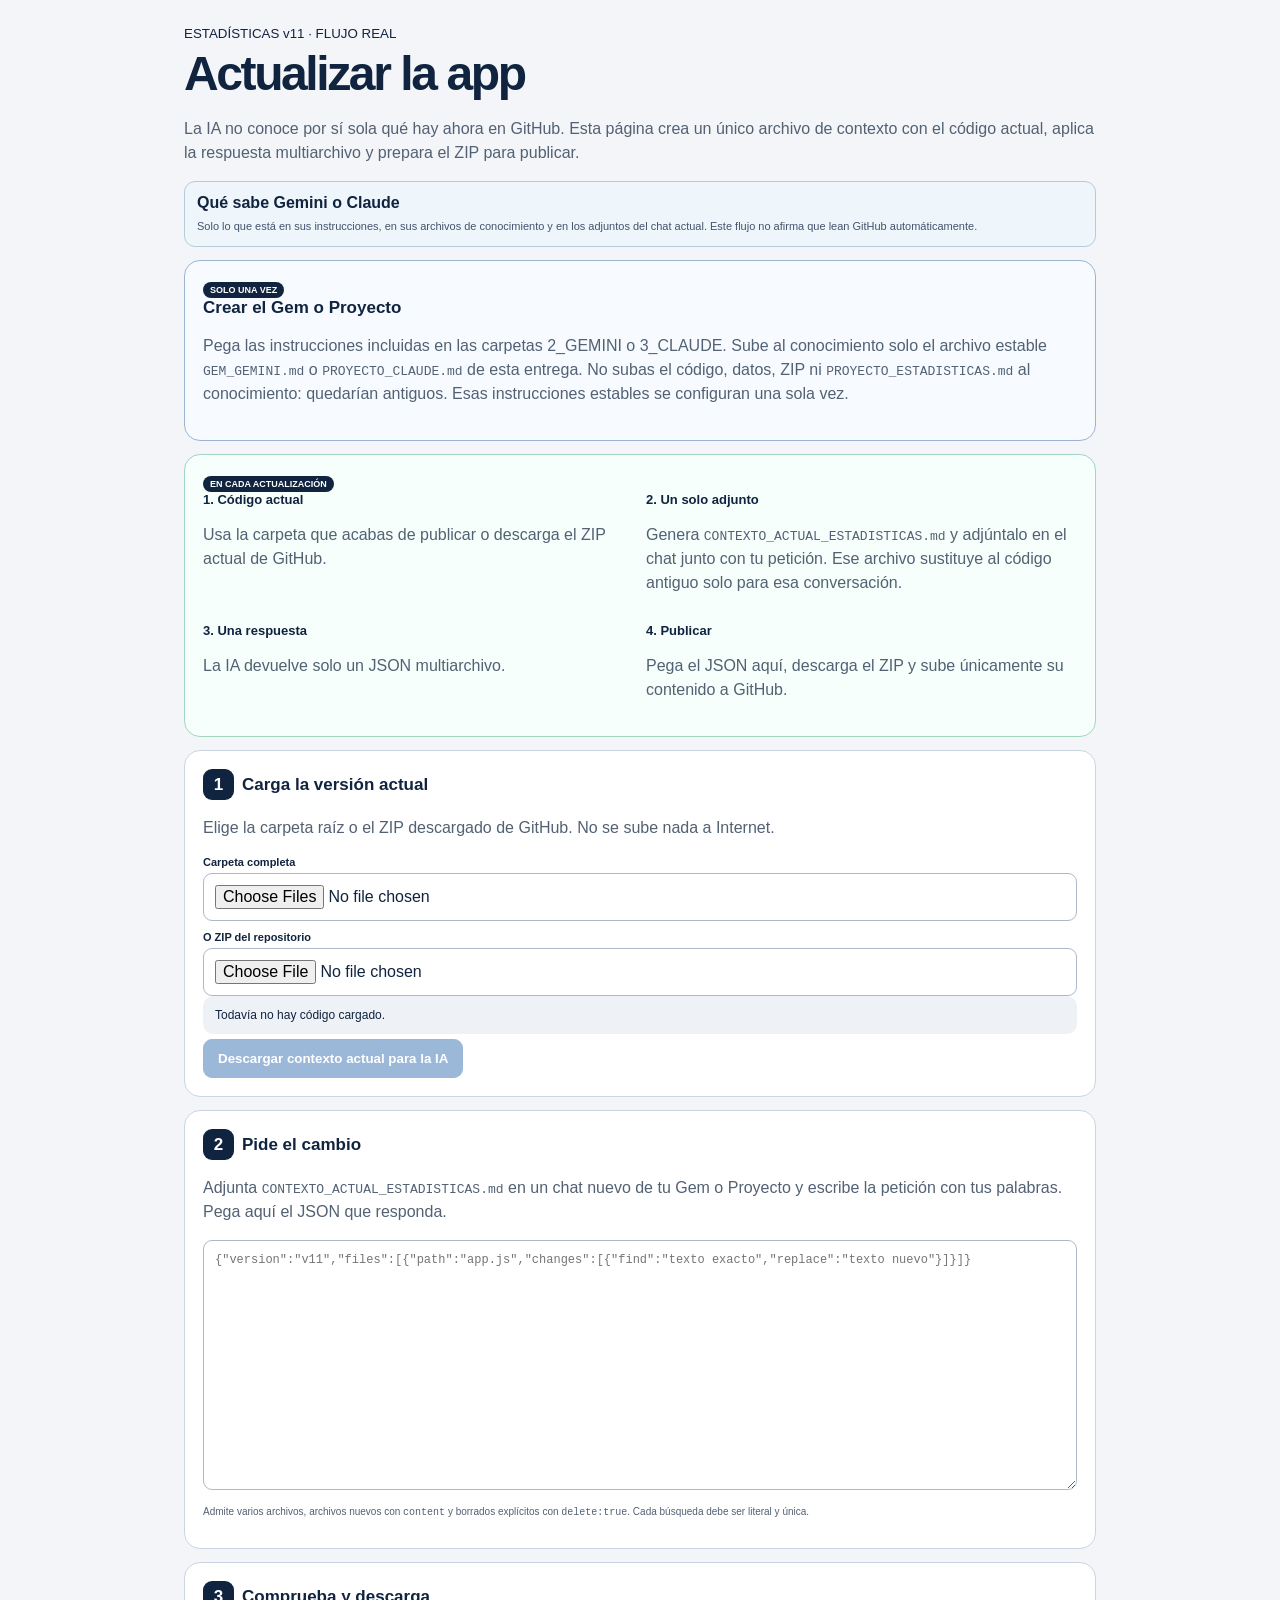
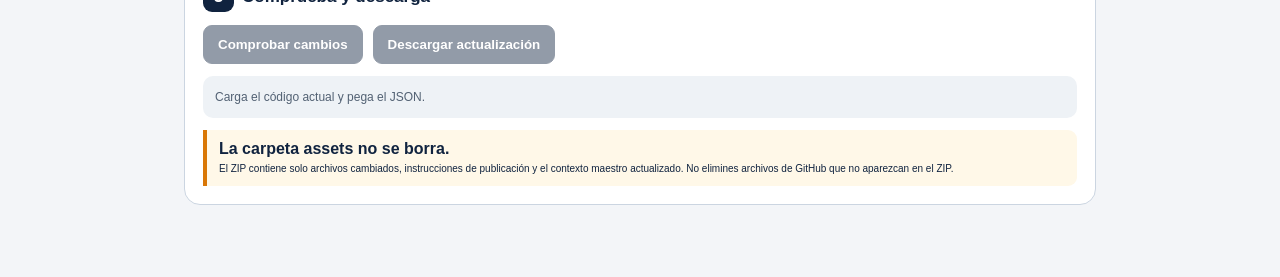
==== commit 5d775ee9: "v11" ====
--- a/actualizar.html
+++ b/actualizar.html
@@ -1,13 +1,13 @@
 <!doctype html>
-<html lang="es"><head><meta charset="utf-8"><meta name="viewport" content="width=device-width,initial-scale=1"><title>Actualizar Estadísticas v10</title>
+<html lang="es"><head><meta charset="utf-8"><meta name="viewport" content="width=device-width,initial-scale=1"><title>Actualizar Estadísticas v11</title>
 <style>
 :root{font-family:Arial,sans-serif;color:#10233f;background:#f3f5f8;--green:#16805a;--red:#b42331;--blue:#2563a9;--line:#cbd5e1}*{box-sizing:border-box}body{margin:0}.wrap{max-width:940px;margin:auto;padding:24px 14px 60px}h1{font-size:clamp(30px,6vw,48px);letter-spacing:-.05em;margin:4px 0}p{line-height:1.5;color:#526173}.card{background:#fff;border:1px solid var(--line);border-radius:16px;padding:18px;margin:13px 0}.step{display:inline-grid;place-items:center;width:31px;height:31px;border-radius:9px;background:#10233f;color:white;margin-right:8px}h2{font-size:17px;margin:0 0 8px}h3{font-size:13px;margin:0 0 5px}label{display:block;font-size:11px;font-weight:800;margin:10px 0 5px}input,textarea{width:100%;border:1px solid #aeb9c7;border-radius:9px;background:white;padding:11px;font:inherit}textarea{min-height:250px;font-family:ui-monospace,SFMono-Regular,Consolas,monospace;font-size:12px;line-height:1.45}button{border:1px solid #10233f;border-radius:9px;background:#10233f;color:#fff;padding:11px 14px;font-weight:800;cursor:pointer;margin:5px 5px 0 0}button.alt{background:#fff;color:#10233f}button.blue{background:var(--blue);border-color:var(--blue)}button:disabled{opacity:.45}.status{padding:12px;border-radius:10px;background:#eef2f6;white-space:pre-wrap;font-size:12px}.ok{background:#e6f5ee;color:var(--green)}.bad{background:#fff0f1;color:var(--red)}.tiny{font-size:10px}.files{display:grid;gap:4px;max-height:160px;overflow:auto;color:#526173;font-size:10px}.note{border-left:4px solid #d97706;padding:10px 12px;background:#fff8e8;border-radius:0 9px 9px 0}.actions{display:flex;flex-wrap:wrap;gap:5px}.two{display:grid;grid-template-columns:1fr 1fr;gap:12px}.once{border-color:#9bb4d0;background:#f7fbff}.every{border-color:#9fd7c1;background:#f6fffb}.badge{display:inline-block;padding:3px 7px;border-radius:99px;background:#10233f;color:#fff;font-size:9px;font-weight:900}.truth{padding:12px;border:1px solid #b9c9dc;border-radius:11px;background:#eef5fb}.truth b{display:block;margin-bottom:4px}.truth span{font-size:11px;color:#42536a}@media(max-width:680px){.wrap{padding-top:16px}.card{padding:14px}.two{grid-template-columns:1fr}}
 </style></head><body><main class="wrap">
-<small>ESTADÍSTICAS v10 · FLUJO REAL</small><h1>Actualizar la app</h1>
+<small>ESTADÍSTICAS v11 · FLUJO REAL</small><h1>Actualizar la app</h1>
 <p>La IA no conoce por sí sola qué hay ahora en GitHub. Esta página crea un único archivo de contexto con el código actual, aplica la respuesta multiarchivo y prepara el ZIP para publicar.</p>
 <div class="truth"><b>Qué sabe Gemini o Claude</b><span>Solo lo que está en sus instrucciones, en sus archivos de conocimiento y en los adjuntos del chat actual. Este flujo no afirma que lean GitHub automáticamente.</span></div>
-<section class="card once"><span class="badge">SOLO UNA VEZ</span><h2>Crear el Gem o Proyecto</h2><p>Pega las instrucciones incluidas en las carpetas 2_GEMINI o 3_CLAUDE. Esas instrucciones son estables. No vuelvas a sustituir manualmente <code>PROYECTO_ESTADISTICAS.md</code> en el conocimiento.</p></section>
-<section class="card every"><span class="badge">EN CADA ACTUALIZACIÓN</span><div class="two"><div><h3>1. Código actual</h3><p>Usa la carpeta que acabas de publicar o descarga el ZIP actual de GitHub.</p></div><div><h3>2. Un solo adjunto</h3><p>Genera el contexto y adjúntalo al Gem/Proyecto junto con tu petición.</p></div><div><h3>3. Una respuesta</h3><p>La IA devuelve solo un JSON multiarchivo.</p></div><div><h3>4. Publicar</h3><p>Pega el JSON aquí, descarga el ZIP y sube únicamente su contenido a GitHub.</p></div></div></section>
+<section class="card once"><span class="badge">SOLO UNA VEZ</span><h2>Crear el Gem o Proyecto</h2><p>Pega las instrucciones incluidas en las carpetas 2_GEMINI o 3_CLAUDE. Sube al conocimiento solo el archivo estable <code>GEM_GEMINI.md</code> o <code>PROYECTO_CLAUDE.md</code> de esta entrega. No subas el código, datos, ZIP ni <code>PROYECTO_ESTADISTICAS.md</code> al conocimiento: quedarían antiguos. Esas instrucciones estables se configuran una sola vez.</p></section>
+<section class="card every"><span class="badge">EN CADA ACTUALIZACIÓN</span><div class="two"><div><h3>1. Código actual</h3><p>Usa la carpeta que acabas de publicar o descarga el ZIP actual de GitHub.</p></div><div><h3>2. Un solo adjunto</h3><p>Genera <code>CONTEXTO_ACTUAL_ESTADISTICAS.md</code> y adjúntalo en el chat junto con tu petición. Ese archivo sustituye al código antiguo solo para esa conversación.</p></div><div><h3>3. Una respuesta</h3><p>La IA devuelve solo un JSON multiarchivo.</p></div><div><h3>4. Publicar</h3><p>Pega el JSON aquí, descarga el ZIP y sube únicamente su contenido a GitHub.</p></div></div></section>
 <section class="card"><h2><span class="step">1</span>Carga la versión actual</h2>
 <p>Elige la carpeta raíz o el ZIP descargado de GitHub. No se sube nada a Internet.</p>
 <label for="repoFolder">Carpeta completa</label><input id="repoFolder" type="file" webkitdirectory multiple>
@@ -16,7 +16,7 @@
 <button class="blue" id="context" disabled>Descargar contexto actual para la IA</button></section>
 <section class="card"><h2><span class="step">2</span>Pide el cambio</h2>
 <p>Adjunta <code>CONTEXTO_ACTUAL_ESTADISTICAS.md</code> en un chat nuevo de tu Gem o Proyecto y escribe la petición con tus palabras. Pega aquí el JSON que responda.</p>
-<textarea id="answer" spellcheck="false" placeholder='{"version":"v10","files":[{"path":"app.js","changes":[{"find":"texto exacto","replace":"texto nuevo"}]}]}'></textarea>
+<textarea id="answer" spellcheck="false" placeholder='{"version":"v11","files":[{"path":"app.js","changes":[{"find":"texto exacto","replace":"texto nuevo"}]}]}'></textarea>
 <p class="tiny">Admite varios archivos, archivos nuevos con <code>content</code> y borrados explícitos con <code>delete:true</code>. Cada búsqueda debe ser literal y única.</p></section>
 <section class="card"><h2><span class="step">3</span>Comprueba y descarga</h2>
 <div class="actions"><button id="build" disabled>Comprobar cambios</button><button id="download" disabled>Descargar actualización</button></div>
@@ -35,11 +35,11 @@
 function cleanJSON(text){return text.trim().replace(/^```(?:json)?\s*/i,'').replace(/\s*```$/,'')}
 function safePath(path){path=normalizePath(path);if(!path||path.startsWith('/')||path.split('/').includes('..')||path.startsWith('assets/')||path.startsWith('captures/'))throw Error(`Ruta no permitida: ${path||'(vacía)'}`);return path}
 function apply(source,changes,path){let out=source;for(const [index,change] of changes.entries()){if(typeof change.find!=='string'||!change.find||typeof change.replace!=='string')throw Error(`${path} · bloque ${index+1}: find/replace no válidos`);const count=out.split(change.find).length-1;if(count!==1)throw Error(`${path} · bloque ${index+1}: find aparece ${count} veces; debe aparecer 1`);out=out.replace(change.find,change.replace)}return out}
-function validate(all){const errors=[];const need=(path,token)=>{if(!all.has(path))errors.push(`Falta ${path}`);else if(!all.get(path).includes(token))errors.push(`${path}: falta ${token}`)};need('app.js','estadisticas_shared_v2');need('app.js',"APP_VERSION = 'v10'");need('index.html','data-logo="aro-vector"');need('worker.js',"version:'w2'");need('sw.js','estadisticas-v10-');for(const [path,text] of all){if(path.endsWith('.json'))try{JSON.parse(text)}catch(error){errors.push(`${path}: JSON no válido`)}if(path.endsWith('.css')){let n=0;for(const char of text){if(char==='{')n++;if(char==='}')n--}if(n)errors.push(`${path}: llaves CSS desequilibradas`)}}return errors}
-function master(all){const skip=/^(?:PROYECTO_ESTADISTICAS\.md|CONTEXTO_ACTUAL_ESTADISTICAS\.md)$/;const names=[...all.keys()].filter(path=>!skip.test(path)&&!ignored(path)).sort();const body=names.map(path=>`\n===== BEGIN FILE: ${path} =====\n${all.get(path)}\n===== END FILE: ${path} =====\n`).join('');return `# CONTEXTO ACTUAL · ESTADÍSTICAS v10\n\nGenerado localmente por actualizar.html a partir del código que el usuario acaba de cargar. Esta es la fuente exacta para ESTA actualización. No supongas que conoces GitHub ni uses una versión anterior. Conserva estadisticas_shared_v2, Worker w2, el logo Aro vector y assets. Devuelve solo un JSON multiarchivo compatible con actualizar.html.\n${body}`}
+function validate(all){const errors=[];const need=(path,token)=>{if(!all.has(path))errors.push(`Falta ${path}`);else if(!all.get(path).includes(token))errors.push(`${path}: falta ${token}`)};need('app.js','estadisticas_shared_v2');need('app.js',"APP_VERSION = 'v11'");need('app.js','estadisticas_multiteam_v11');need('index.html','data-logo="aro-vector"');need('worker.js',"version:'w3'");need('worker.js','legacy');need('sw.js','estadisticas-v11-');for(const [path,text] of all){if(path.endsWith('.json'))try{JSON.parse(text)}catch(error){errors.push(`${path}: JSON no válido`)}if(path.endsWith('.css')){let n=0;for(const char of text){if(char==='{')n++;if(char==='}')n--}if(n)errors.push(`${path}: llaves CSS desequilibradas`)}}return errors}
+function master(all){const skip=/^(?:PROYECTO_ESTADISTICAS\.md|CONTEXTO_ACTUAL_ESTADISTICAS\.md)$/;const names=[...all.keys()].filter(path=>!skip.test(path)&&!ignored(path)).sort();const body=names.map(path=>`\n===== BEGIN FILE: ${path} =====\n${all.get(path)}\n===== END FILE: ${path} =====\n`).join('');return `# CONTEXTO ACTUAL · ESTADÍSTICAS v11\n\nGenerado localmente por actualizar.html a partir del código que el usuario acaba de cargar. Esta es la fuente exacta para ESTA actualización. No supongas que conoces GitHub ni uses una versión anterior. Conserva estadisticas_shared_v2, la migración multiequipo, género y color por equipo, la compatibilidad de rutas v2 del Worker w3, el logo Aro vector y assets. Devuelve solo un JSON multiarchivo compatible con actualizar.html.\n${body}`}
 function downloadBlob(blob,name){const a=document.createElement('a');a.href=URL.createObjectURL(blob);a.download=name;a.click();setTimeout(()=>URL.revokeObjectURL(a.href),0)}
 $('context').onclick=()=>{try{const text=master(files);downloadBlob(new Blob([text],{type:'text/markdown'}),'CONTEXTO_ACTUAL_ESTADISTICAS.md');$('status').className='status ok';$('status').textContent='✓ Contexto actual creado. Adjunta ese único archivo a Gemini o Claude junto con tu petición.'}catch(error){fail(error)}};
-$('build').onclick=async()=>{try{changed.clear();const patch=JSON.parse(cleanJSON($('answer').value));if(patch.version&&patch.version!=='v10')throw Error(`El JSON declara ${patch.version}; se esperaba v10`);if(!Array.isArray(patch.files)||!patch.files.length)throw Error('El JSON no contiene files.');const all=new Map(files);for(const item of patch.files){const path=safePath(item.path);if(item.delete===true){if(!all.has(path))throw Error(`${path}: no existe para borrar`);all.delete(path);changed.set(path,null);continue}let out;if(typeof item.content==='string')out=item.content;else{if(!all.has(path))throw Error(`${path}: no está cargado y no trae content`);if(!Array.isArray(item.changes)||!item.changes.length)throw Error(`${path}: faltan changes`);out=apply(all.get(path),item.changes,path)}all.set(path,out);changed.set(path,out)}const errors=validate(all);if(errors.length)throw Error(errors.join('\n'));const context=master(all),project=context.replace('# CONTEXTO ACTUAL · ESTADÍSTICAS v10','# PROYECTO ESTADÍSTICAS · CONTEXTO MAESTRO v10');all.set('PROYECTO_ESTADISTICAS.md',project);changed.set('PROYECTO_ESTADISTICAS.md',project);const zip=new JSZip();for(const [path,text] of changed)if(text===null)zip.file(`${path}.BORRAR.txt`,'Borra este archivo de GitHub.');else zip.file(path,text);zip.file('LEEME_ACTUALIZACION.txt',`ESTADÍSTICAS v10\n\n1. Sube a GitHub los archivos de este ZIP conservando sus carpetas.\n2. Si aparece un archivo .BORRAR.txt, borra de GitHub el archivo indicado.\n3. No borres assets ni ningún archivo no mencionado.\n4. Pulsa Commit changes y espera a GitHub Pages.\n5. Cierra y abre la app.\n\nNo tienes que sustituir archivos de conocimiento en Gemini o Claude. En la próxima actualización vuelve a generar un contexto desde el código publicado.\n\nArchivos: ${[...changed.keys()].join(', ')}\n`);builtZip=await zip.generateAsync({type:'blob'});$('download').disabled=false;$('status').className='status ok';$('status').textContent=`✓ ${changed.size} archivo(s) preparados. Descarga la actualización.`}catch(error){builtZip=null;$('download').disabled=true;fail(error)}};
-$('download').onclick=()=>builtZip&&downloadBlob(builtZip,`actualizacion-estadisticas-v10-${new Date().toISOString().slice(0,10)}.zip`);
+$('build').onclick=async()=>{try{changed.clear();const patch=JSON.parse(cleanJSON($('answer').value));if(patch.version&&patch.version!=='v11')throw Error(`El JSON declara ${patch.version}; se esperaba v11`);if(!Array.isArray(patch.files)||!patch.files.length)throw Error('El JSON no contiene files.');const all=new Map(files);for(const item of patch.files){const path=safePath(item.path);if(item.delete===true){if(!all.has(path))throw Error(`${path}: no existe para borrar`);all.delete(path);changed.set(path,null);continue}let out;if(typeof item.content==='string')out=item.content;else{if(!all.has(path))throw Error(`${path}: no está cargado y no trae content`);if(!Array.isArray(item.changes)||!item.changes.length)throw Error(`${path}: faltan changes`);out=apply(all.get(path),item.changes,path)}all.set(path,out);changed.set(path,out)}const errors=validate(all);if(errors.length)throw Error(errors.join('\n'));const context=master(all),project=context.replace('# CONTEXTO ACTUAL · ESTADÍSTICAS v11','# PROYECTO ESTADÍSTICAS · CONTEXTO MAESTRO v11');all.set('PROYECTO_ESTADISTICAS.md',project);changed.set('PROYECTO_ESTADISTICAS.md',project);const zip=new JSZip();for(const [path,text] of changed)if(text===null)zip.file(`${path}.BORRAR.txt`,'Borra este archivo de GitHub.');else zip.file(path,text);zip.file('LEEME_ACTUALIZACION.txt',`ESTADÍSTICAS v11\n\n1. Sube a GitHub los archivos de este ZIP conservando sus carpetas.\n2. Si aparece un archivo .BORRAR.txt, borra de GitHub el archivo indicado.\n3. No borres assets ni ningún archivo no mencionado.\n4. Pulsa Commit changes y espera a GitHub Pages.\n5. Cierra y abre la app.\n\nNo tienes que sustituir archivos de conocimiento en Gemini o Claude. En la próxima actualización vuelve a generar un contexto desde el código publicado.\n\nArchivos: ${[...changed.keys()].join(', ')}\n`);builtZip=await zip.generateAsync({type:'blob'});$('download').disabled=false;$('status').className='status ok';$('status').textContent=`✓ ${changed.size} archivo(s) preparados. Descarga la actualización.`}catch(error){builtZip=null;$('download').disabled=true;fail(error)}};
+$('download').onclick=()=>builtZip&&downloadBlob(builtZip,`actualizacion-estadisticas-v11-${new Date().toISOString().slice(0,10)}.zip`);
 function fail(error){$('status').className='status bad';$('status').textContent=error.message||String(error)}
 </script></body></html>
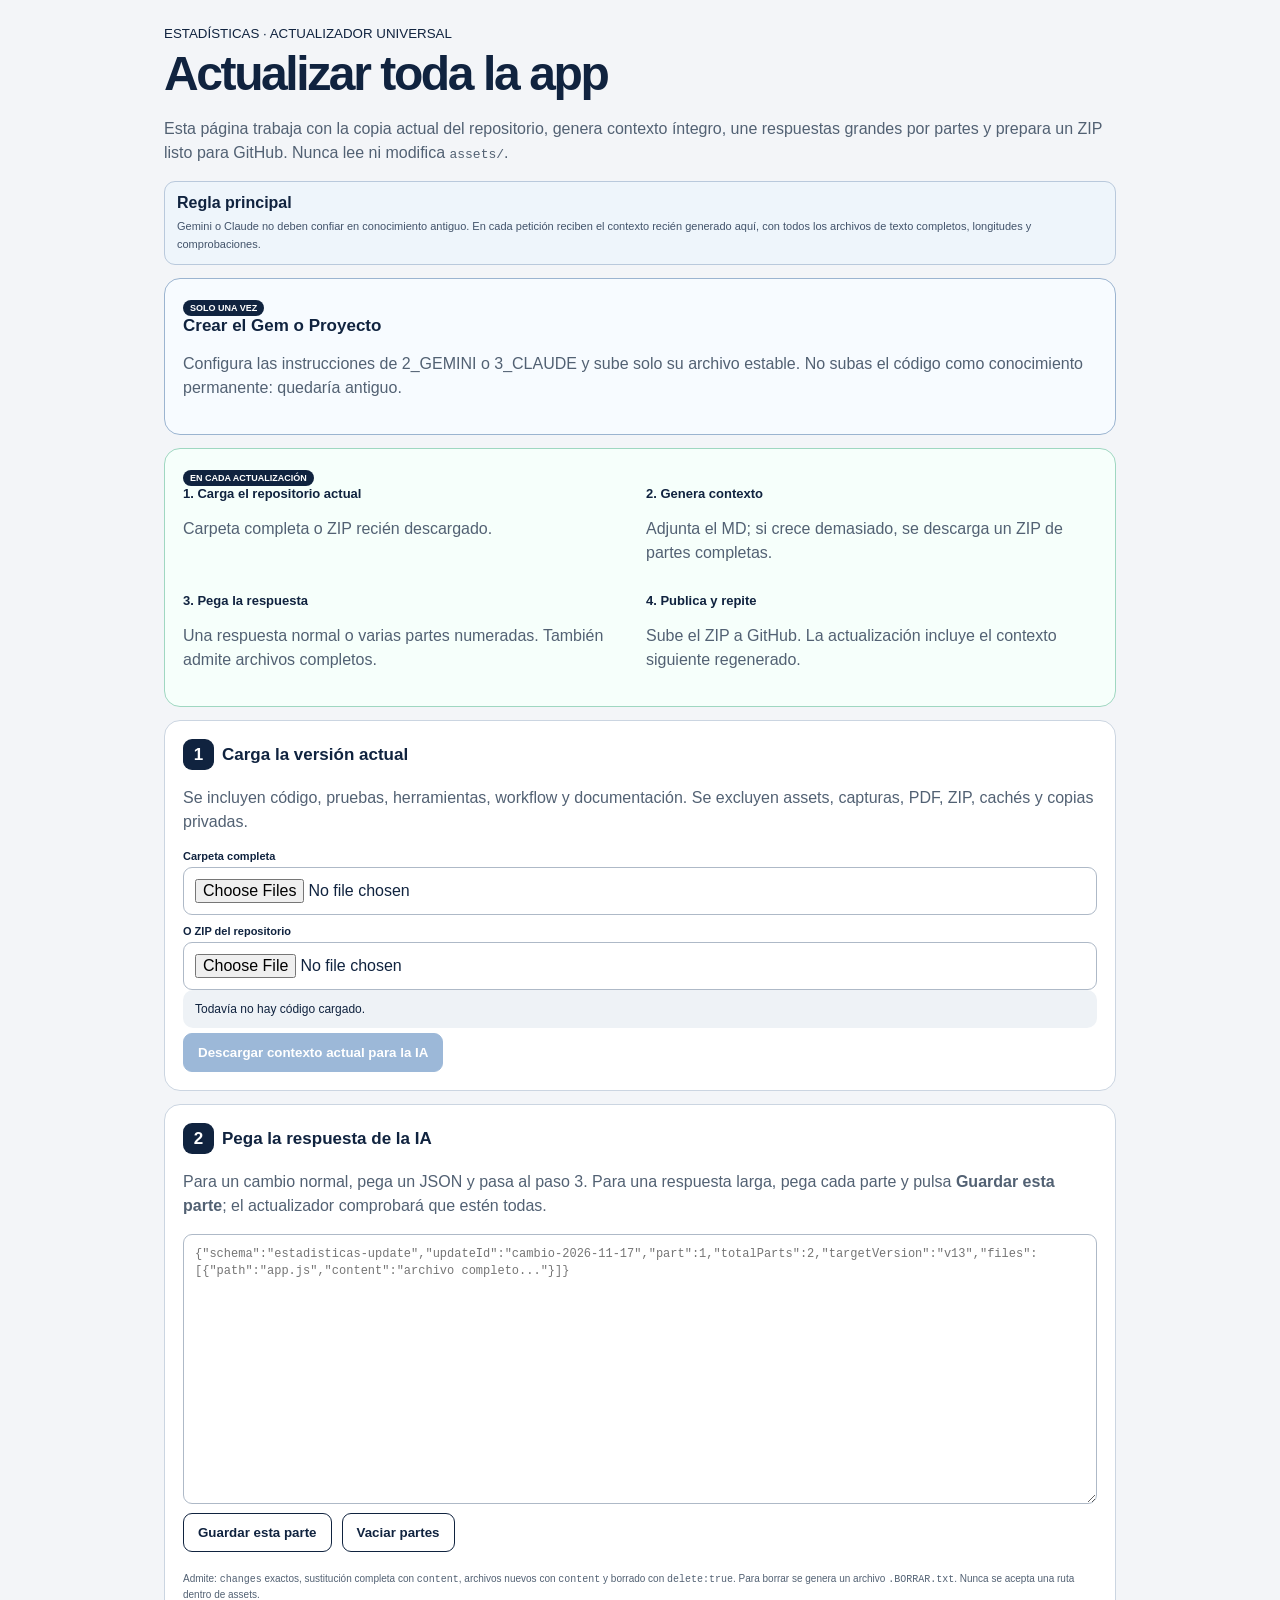
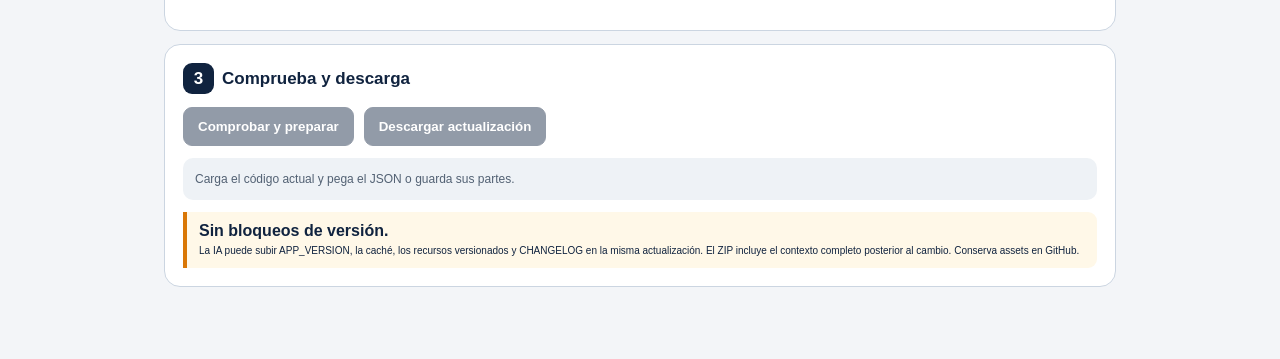
==== commit 8ca4d0d1: "v12" ====
--- a/actualizar.html
+++ b/actualizar.html
@@ -1,45 +1,64 @@
 <!doctype html>
-<html lang="es"><head><meta charset="utf-8"><meta name="viewport" content="width=device-width,initial-scale=1"><title>Actualizar Estadísticas v11</title>
+<html lang="es"><head><meta charset="utf-8"><meta name="viewport" content="width=device-width,initial-scale=1"><title>Actualizar Estadísticas</title>
 <style>
-:root{font-family:Arial,sans-serif;color:#10233f;background:#f3f5f8;--green:#16805a;--red:#b42331;--blue:#2563a9;--line:#cbd5e1}*{box-sizing:border-box}body{margin:0}.wrap{max-width:940px;margin:auto;padding:24px 14px 60px}h1{font-size:clamp(30px,6vw,48px);letter-spacing:-.05em;margin:4px 0}p{line-height:1.5;color:#526173}.card{background:#fff;border:1px solid var(--line);border-radius:16px;padding:18px;margin:13px 0}.step{display:inline-grid;place-items:center;width:31px;height:31px;border-radius:9px;background:#10233f;color:white;margin-right:8px}h2{font-size:17px;margin:0 0 8px}h3{font-size:13px;margin:0 0 5px}label{display:block;font-size:11px;font-weight:800;margin:10px 0 5px}input,textarea{width:100%;border:1px solid #aeb9c7;border-radius:9px;background:white;padding:11px;font:inherit}textarea{min-height:250px;font-family:ui-monospace,SFMono-Regular,Consolas,monospace;font-size:12px;line-height:1.45}button{border:1px solid #10233f;border-radius:9px;background:#10233f;color:#fff;padding:11px 14px;font-weight:800;cursor:pointer;margin:5px 5px 0 0}button.alt{background:#fff;color:#10233f}button.blue{background:var(--blue);border-color:var(--blue)}button:disabled{opacity:.45}.status{padding:12px;border-radius:10px;background:#eef2f6;white-space:pre-wrap;font-size:12px}.ok{background:#e6f5ee;color:var(--green)}.bad{background:#fff0f1;color:var(--red)}.tiny{font-size:10px}.files{display:grid;gap:4px;max-height:160px;overflow:auto;color:#526173;font-size:10px}.note{border-left:4px solid #d97706;padding:10px 12px;background:#fff8e8;border-radius:0 9px 9px 0}.actions{display:flex;flex-wrap:wrap;gap:5px}.two{display:grid;grid-template-columns:1fr 1fr;gap:12px}.once{border-color:#9bb4d0;background:#f7fbff}.every{border-color:#9fd7c1;background:#f6fffb}.badge{display:inline-block;padding:3px 7px;border-radius:99px;background:#10233f;color:#fff;font-size:9px;font-weight:900}.truth{padding:12px;border:1px solid #b9c9dc;border-radius:11px;background:#eef5fb}.truth b{display:block;margin-bottom:4px}.truth span{font-size:11px;color:#42536a}@media(max-width:680px){.wrap{padding-top:16px}.card{padding:14px}.two{grid-template-columns:1fr}}
+:root{font-family:Arial,sans-serif;color:#10233f;background:#f3f5f8;--green:#16805a;--red:#b42331;--blue:#2563a9;--line:#cbd5e1}*{box-sizing:border-box}body{margin:0}.wrap{max-width:980px;margin:auto;padding:24px 14px 60px}h1{font-size:clamp(30px,6vw,48px);letter-spacing:-.05em;margin:4px 0}p{line-height:1.5;color:#526173}.card{background:#fff;border:1px solid var(--line);border-radius:16px;padding:18px;margin:13px 0}.step{display:inline-grid;place-items:center;width:31px;height:31px;border-radius:9px;background:#10233f;color:#fff;margin-right:8px}h2{font-size:17px;margin:0 0 8px}h3{font-size:13px;margin:0 0 5px}code{word-break:break-word}label{display:block;font-size:11px;font-weight:800;margin:10px 0 5px}input,textarea{width:100%;border:1px solid #aeb9c7;border-radius:9px;background:#fff;padding:11px;font:inherit}textarea{min-height:270px;font-family:ui-monospace,SFMono-Regular,Consolas,monospace;font-size:12px;line-height:1.45}button{border:1px solid #10233f;border-radius:9px;background:#10233f;color:#fff;padding:11px 14px;font-weight:800;cursor:pointer;margin:5px 5px 0 0}button.alt{background:#fff;color:#10233f}button.blue{background:var(--blue);border-color:var(--blue)}button:disabled{opacity:.45}.status{padding:12px;border-radius:10px;background:#eef2f6;white-space:pre-wrap;font-size:12px}.ok{background:#e6f5ee;color:var(--green)}.bad{background:#fff0f1;color:var(--red)}.tiny{font-size:10px}.files{display:grid;gap:4px;max-height:170px;overflow:auto;color:#526173;font-size:10px}.note{border-left:4px solid #d97706;padding:10px 12px;background:#fff8e8;border-radius:0 9px 9px 0}.actions{display:flex;flex-wrap:wrap;gap:5px}.two{display:grid;grid-template-columns:1fr 1fr;gap:12px}.once{border-color:#9bb4d0;background:#f7fbff}.every{border-color:#9fd7c1;background:#f6fffb}.badge{display:inline-block;padding:3px 7px;border-radius:99px;background:#10233f;color:#fff;font-size:9px;font-weight:900}.truth{padding:12px;border:1px solid #b9c9dc;border-radius:11px;background:#eef5fb}.truth b{display:block;margin-bottom:4px}.truth span{font-size:11px;color:#42536a}.parts{display:grid;gap:6px;margin:9px 0}.part{display:flex;justify-content:space-between;gap:10px;padding:9px 11px;border:1px solid var(--line);border-radius:9px;background:#f8fafc;font-size:11px}.part b,.part span{display:block}.part span{color:#526173}.size-pill{display:inline-block;margin-left:6px;padding:3px 7px;border-radius:99px;background:#e8eef6;font-size:9px;font-weight:800}@media(max-width:680px){.wrap{padding-top:16px}.card{padding:14px}.two{grid-template-columns:1fr}}
 </style></head><body><main class="wrap">
-<small>ESTADÍSTICAS v11 · FLUJO REAL</small><h1>Actualizar la app</h1>
-<p>La IA no conoce por sí sola qué hay ahora en GitHub. Esta página crea un único archivo de contexto con el código actual, aplica la respuesta multiarchivo y prepara el ZIP para publicar.</p>
-<div class="truth"><b>Qué sabe Gemini o Claude</b><span>Solo lo que está en sus instrucciones, en sus archivos de conocimiento y en los adjuntos del chat actual. Este flujo no afirma que lean GitHub automáticamente.</span></div>
-<section class="card once"><span class="badge">SOLO UNA VEZ</span><h2>Crear el Gem o Proyecto</h2><p>Pega las instrucciones incluidas en las carpetas 2_GEMINI o 3_CLAUDE. Sube al conocimiento solo el archivo estable <code>GEM_GEMINI.md</code> o <code>PROYECTO_CLAUDE.md</code> de esta entrega. No subas el código, datos, ZIP ni <code>PROYECTO_ESTADISTICAS.md</code> al conocimiento: quedarían antiguos. Esas instrucciones estables se configuran una sola vez.</p></section>
-<section class="card every"><span class="badge">EN CADA ACTUALIZACIÓN</span><div class="two"><div><h3>1. Código actual</h3><p>Usa la carpeta que acabas de publicar o descarga el ZIP actual de GitHub.</p></div><div><h3>2. Un solo adjunto</h3><p>Genera <code>CONTEXTO_ACTUAL_ESTADISTICAS.md</code> y adjúntalo en el chat junto con tu petición. Ese archivo sustituye al código antiguo solo para esa conversación.</p></div><div><h3>3. Una respuesta</h3><p>La IA devuelve solo un JSON multiarchivo.</p></div><div><h3>4. Publicar</h3><p>Pega el JSON aquí, descarga el ZIP y sube únicamente su contenido a GitHub.</p></div></div></section>
+<small>ESTADÍSTICAS · ACTUALIZADOR UNIVERSAL</small><h1>Actualizar toda la app</h1>
+<p>Esta página trabaja con la copia actual del repositorio, genera contexto íntegro, une respuestas grandes por partes y prepara un ZIP listo para GitHub. Nunca lee ni modifica <code>assets/</code>.</p>
+<div class="truth"><b>Regla principal</b><span>Gemini o Claude no deben confiar en conocimiento antiguo. En cada petición reciben el contexto recién generado aquí, con todos los archivos de texto completos, longitudes y comprobaciones.</span></div>
+<section class="card once"><span class="badge">SOLO UNA VEZ</span><h2>Crear el Gem o Proyecto</h2><p>Configura las instrucciones de 2_GEMINI o 3_CLAUDE y sube solo su archivo estable. No subas el código como conocimiento permanente: quedaría antiguo.</p></section>
+<section class="card every"><span class="badge">EN CADA ACTUALIZACIÓN</span><div class="two"><div><h3>1. Carga el repositorio actual</h3><p>Carpeta completa o ZIP recién descargado.</p></div><div><h3>2. Genera contexto</h3><p>Adjunta el MD; si crece demasiado, se descarga un ZIP de partes completas.</p></div><div><h3>3. Pega la respuesta</h3><p>Una respuesta normal o varias partes numeradas. También admite archivos completos.</p></div><div><h3>4. Publica y repite</h3><p>Sube el ZIP a GitHub. La actualización incluye el contexto siguiente regenerado.</p></div></div></section>
 <section class="card"><h2><span class="step">1</span>Carga la versión actual</h2>
-<p>Elige la carpeta raíz o el ZIP descargado de GitHub. No se sube nada a Internet.</p>
+<p>Se incluyen código, pruebas, herramientas, workflow y documentación. Se excluyen assets, capturas, PDF, ZIP, cachés y copias privadas.</p>
 <label for="repoFolder">Carpeta completa</label><input id="repoFolder" type="file" webkitdirectory multiple>
 <label for="repoZip">O ZIP del repositorio</label><input id="repoZip" type="file" accept=".zip,application/zip">
 <div id="fileSummary" class="status">Todavía no hay código cargado.</div><div id="fileList" class="files"></div>
 <button class="blue" id="context" disabled>Descargar contexto actual para la IA</button></section>
-<section class="card"><h2><span class="step">2</span>Pide el cambio</h2>
-<p>Adjunta <code>CONTEXTO_ACTUAL_ESTADISTICAS.md</code> en un chat nuevo de tu Gem o Proyecto y escribe la petición con tus palabras. Pega aquí el JSON que responda.</p>
-<textarea id="answer" spellcheck="false" placeholder='{"version":"v11","files":[{"path":"app.js","changes":[{"find":"texto exacto","replace":"texto nuevo"}]}]}'></textarea>
-<p class="tiny">Admite varios archivos, archivos nuevos con <code>content</code> y borrados explícitos con <code>delete:true</code>. Cada búsqueda debe ser literal y única.</p></section>
+<section class="card"><h2><span class="step">2</span>Pega la respuesta de la IA</h2>
+<p>Para un cambio normal, pega un JSON y pasa al paso 3. Para una respuesta larga, pega cada parte y pulsa <b>Guardar esta parte</b>; el actualizador comprobará que estén todas.</p>
+<textarea id="answer" spellcheck="false" placeholder='{"schema":"estadisticas-update","updateId":"cambio-2026-11-17","part":1,"totalParts":2,"targetVersion":"v13","files":[{"path":"app.js","content":"archivo completo..."}]}'></textarea>
+<div class="actions"><button class="alt" id="addPart">Guardar esta parte</button><button class="alt" id="clearParts">Vaciar partes</button></div><div id="partList" class="parts"></div>
+<p class="tiny">Admite: <code>changes</code> exactos, sustitución completa con <code>content</code>, archivos nuevos con <code>content</code> y borrado con <code>delete:true</code>. Para borrar se genera un archivo <code>.BORRAR.txt</code>. Nunca se acepta una ruta dentro de assets.</p></section>
 <section class="card"><h2><span class="step">3</span>Comprueba y descarga</h2>
-<div class="actions"><button id="build" disabled>Comprobar cambios</button><button id="download" disabled>Descargar actualización</button></div>
-<p id="status" class="status">Carga el código actual y pega el JSON.</p>
-<div class="note"><b>La carpeta assets no se borra.</b><br><span class="tiny">El ZIP contiene solo archivos cambiados, instrucciones de publicación y el contexto maestro actualizado. No elimines archivos de GitHub que no aparezcan en el ZIP.</span></div></section>
+<div class="actions"><button id="build" disabled>Comprobar y preparar</button><button id="download" disabled>Descargar actualización</button></div>
+<p id="status" class="status">Carga el código actual y pega el JSON o guarda sus partes.</p>
+<div class="note"><b>Sin bloqueos de versión.</b><br><span class="tiny">La IA puede subir APP_VERSION, la caché, los recursos versionados y CHANGELOG en la misma actualización. El ZIP incluye el contexto completo posterior al cambio. Conserva assets en GitHub.</span></div></section>
 </main><script src="assets/jszip.min.js"></script><script>
-const $=id=>document.getElementById(id),files=new Map(),changed=new Map();let builtZip=null;
-const textExt=/\.(?:html|js|css|json|md|txt|yml|yaml|py|gitignore)$/i;
-const ignored=path=>path.startsWith('assets/')||path.startsWith('captures/')||path.endsWith('.pdf')||path.includes('__pycache__/')||/(^|\/)estadisticas-\d{4}-\d{2}-\d{2}\.json$/i.test(path);
-function normalizePath(path){return String(path||'').replace(/\\/g,'/').replace(/^\.\//,'').replace(/^\/+/,'')}
+'use strict';
+const $=id=>document.getElementById(id),files=new Map(),changed=new Map(),savedParts=new Map();let builtZip=null,lastBuild=null;
+const textExt=/\.(?:html?|m?js|css|json|md|txt|ya?ml|py|toml|ini|cfg|gitignore)$/i;
+const ignored=path=>path.startsWith('assets/')||path.startsWith('captures/')||path.startsWith('4_GUIA/')||path.endsWith('.pdf')||path.endsWith('.zip')||path.includes('__pycache__/')||path.endsWith('.pyc')||/(^|\/)estadisticas-\d{4}-\d{2}-\d{2}(?:\s*\(\d+\))?\.json$/i.test(path);
+function normalizePath(path){return String(path||'').replace(/\\/g,'/').replace(/^\.\//,'').replace(/^\/+/, '')}
 function commonRoot(paths){const roots=paths.filter(Boolean).map(path=>normalizePath(path).split('/'));if(!roots.length||roots.some(parts=>parts.length<2))return '';const first=roots[0][0];return roots.every(parts=>parts[0]===first)?first:''}
-async function loadFolder(list){files.clear();const raw=[...list].map(file=>({file,path:normalizePath(file.webkitRelativePath||file.name)})),root=commonRoot(raw.map(item=>item.path));for(const item of raw){const path=root?item.path.slice(root.length+1):item.path;if(!path||ignored(path))continue;if(textExt.test(path)||path==='.gitignore')files.set(path,await item.file.text())}showFiles()}
-async function loadZip(file){files.clear();const zip=await JSZip.loadAsync(file),entries=Object.values(zip.files).filter(entry=>!entry.dir),root=commonRoot(entries.map(entry=>entry.name));for(const entry of entries){const raw=normalizePath(entry.name),path=root?raw.slice(root.length+1):raw;if(!path||ignored(path))continue;if(textExt.test(path)||path==='.gitignore')files.set(path,await entry.async('text'))}showFiles()}
-function showFiles(){const names=[...files.keys()].sort(),hasCore=['app.js','styles.css','index.html','sw.js'].every(name=>files.has(name));$('fileSummary').className=`status ${hasCore?'ok':'bad'}`;$('fileSummary').textContent=hasCore?`✓ ${names.length} archivos de texto cargados. Código base reconocido.`:`Se cargaron ${names.length} archivos, pero faltan archivos básicos de la app.`;$('fileList').innerHTML=names.map(name=>`<span>${name}</span>`).join('');$('context').disabled=!hasCore;$('build').disabled=!hasCore||!$('answer').value.trim();$('download').disabled=true}
-$('repoFolder').onchange=e=>loadFolder(e.target.files).catch(fail);$('repoZip').onchange=e=>e.target.files[0]&&loadZip(e.target.files[0]).catch(fail);$('answer').oninput=()=>{$('build').disabled=!files.size||!$('answer').value.trim();$('download').disabled=true};
+function isTextPath(path){return textExt.test(path)||path==='.gitignore'||path==='.editorconfig'}
+async function loadFolder(list){files.clear();savedParts.clear();const raw=[...list].map(file=>({file,path:normalizePath(file.webkitRelativePath||file.name)})),root=commonRoot(raw.map(item=>item.path));for(const item of raw){const path=root?item.path.slice(root.length+1):item.path;if(!path||ignored(path)||!isTextPath(path))continue;files.set(path,await item.file.text())}showFiles()}
+async function loadZip(file){files.clear();savedParts.clear();const zip=await JSZip.loadAsync(file),entries=Object.values(zip.files).filter(entry=>!entry.dir),root=commonRoot(entries.map(entry=>entry.name));for(const entry of entries){const raw=normalizePath(entry.name),path=root?raw.slice(root.length+1):raw;if(!path||ignored(path)||!isTextPath(path))continue;files.set(path,await entry.async('text'))}showFiles()}
+function detectVersion(map){const app=map.get('app.js')||'',match=app.match(/APP_VERSION\s*=\s*['"](v?\d+(?:\.\d+)*)['"]/i);return match?match[1]:''}
+function versionNumber(version){return String(version||'').replace(/^v/i,'')}
+function sourceFiles(map){return [...map.entries()].filter(([path])=>!ignored(path)&&!['PROYECTO_ESTADISTICAS.md','CONTEXTO_ACTUAL_ESTADISTICAS.md','CONTEXTO_SIGUIENTE_ESTADISTICAS.md'].includes(path)).sort(([a],[b])=>a.localeCompare(b))}
+function checksum(text){let h=2166136261;for(let i=0;i<text.length;i++){h^=text.charCodeAt(i);h=Math.imul(h,16777619)}return (h>>>0).toString(16).padStart(8,'0')}
+function contextStats(map){const rows=sourceFiles(map),chars=rows.reduce((n,[,text])=>n+text.length,0);return {files:rows.length,chars,tokens:Math.ceil(chars/4)}}
+function showFiles(){const names=[...files.keys()].sort(),hasCore=['app.js','styles.css','index.html','sw.js','worker.js','actualizar.html'].every(name=>files.has(name)),stats=contextStats(files),version=detectVersion(files)||'sin detectar';$('fileSummary').className=`status ${hasCore?'ok':'bad'}`;$('fileSummary').textContent=hasCore?`✓ ${names.length} archivos de texto cargados · versión ${version} · contexto ${Math.round(stats.chars/1024)} KB · ≈${stats.tokens.toLocaleString('es-ES')} tokens. Sin recortes.`:`Se cargaron ${names.length} archivos, pero faltan archivos básicos de la app.`;$('fileList').innerHTML=names.map(name=>`<span>${name} <i class="size-pill">${files.get(name).length.toLocaleString('es-ES')} caracteres</i></span>`).join('');$('context').disabled=!hasCore;updateButtons()}
+function contextHeader(map,part=1,total=1){const version=detectVersion(map)||'desconocida',stats=contextStats(map);return `# CONTEXTO ACTUAL · ESTADÍSTICAS ${version}\n\nParte ${part} de ${total}. Fuente local exacta. Archivos completos: ${stats.files}. Caracteres de código fuente: ${stats.chars}. Estimación conservadora: ${stats.tokens} tokens.\n\nREGLAS: no hay recortes ni «…». Cada BEGIN/END contiene el archivo íntegro. Usa este contexto y no conocimiento anterior. Puedes cambiar cualquier archivo de texto salvo assets/. Para cambios grandes usa content o partes JSON numeradas. Puedes subir la versión actualizando APP_VERSION, consultas ?v=, CACHE de sw.js y CHANGELOG en la misma respuesta.\n`}
+function renderFiles(rows){return rows.map(([path,text])=>`\n===== BEGIN FILE: ${path} · chars=${text.length} · fnv=${checksum(text)} =====\n${text}\n===== END FILE: ${path} =====\n`).join('')}
+function master(map){const rows=sourceFiles(map),inventory=rows.map(([path,text])=>`- ${path} | ${text.length} caracteres | fnv ${checksum(text)}`).join('\n');return `${contextHeader(map)}\n## INVENTARIO VERIFICABLE\n${inventory}\n${renderFiles(rows)}`}
+function contextParts(map,maxChars=700000){const rows=sourceFiles(map),groups=[];let current=[],size=0;for(const row of rows){const block=renderFiles([row]);if(current.length&&size+block.length>maxChars){groups.push(current);current=[];size=0}current.push(row);size+=block.length}if(current.length)groups.push(current);return groups.map((group,index)=>`${contextHeader(map,index+1,groups.length)}\n${renderFiles(group)}`)}
+function downloadBlob(blob,name){const a=document.createElement('a');a.href=URL.createObjectURL(blob);a.download=name;a.click();setTimeout(()=>URL.revokeObjectURL(a.href),0)}
+async function downloadContext(){try{const full=master(files),stats=contextStats(files);if(full.length<=700000){downloadBlob(new Blob([full],{type:'text/markdown'}),'CONTEXTO_ACTUAL_ESTADISTICAS.md');$('status').textContent=`✓ Contexto único creado: ${Math.round(full.length/1024)} KB, ≈${stats.tokens.toLocaleString('es-ES')} tokens, sin recortes.`}else{const parts=contextParts(files),zip=new JSZip();parts.forEach((text,i)=>zip.file(`CONTEXTO_ACTUAL_${String(i+1).padStart(2,'0')}_DE_${String(parts.length).padStart(2,'0')}.md`,text));zip.file('INDICE_Y_COMO_ADJUNTAR.txt',`Contexto completo dividido por límites de tamaño. Adjunta este ZIP al Gem o Proyecto. Si no acepta ZIP, extrae y adjunta TODAS las ${parts.length} partes en el mismo mensaje. Ningún archivo está recortado.`);downloadBlob(await zip.generateAsync({type:'blob'}),'CONTEXTO_ACTUAL_ESTADISTICAS_PARTES.zip');$('status').textContent=`✓ Contexto grande dividido en ${parts.length} partes completas. Adjunta el ZIP o todas las partes.`}$('status').className='status ok'}catch(error){fail(error)}}
 function cleanJSON(text){return text.trim().replace(/^```(?:json)?\s*/i,'').replace(/\s*```$/,'')}
-function safePath(path){path=normalizePath(path);if(!path||path.startsWith('/')||path.split('/').includes('..')||path.startsWith('assets/')||path.startsWith('captures/'))throw Error(`Ruta no permitida: ${path||'(vacía)'}`);return path}
-function apply(source,changes,path){let out=source;for(const [index,change] of changes.entries()){if(typeof change.find!=='string'||!change.find||typeof change.replace!=='string')throw Error(`${path} · bloque ${index+1}: find/replace no válidos`);const count=out.split(change.find).length-1;if(count!==1)throw Error(`${path} · bloque ${index+1}: find aparece ${count} veces; debe aparecer 1`);out=out.replace(change.find,change.replace)}return out}
-function validate(all){const errors=[];const need=(path,token)=>{if(!all.has(path))errors.push(`Falta ${path}`);else if(!all.get(path).includes(token))errors.push(`${path}: falta ${token}`)};need('app.js','estadisticas_shared_v2');need('app.js',"APP_VERSION = 'v11'");need('app.js','estadisticas_multiteam_v11');need('index.html','data-logo="aro-vector"');need('worker.js',"version:'w3'");need('worker.js','legacy');need('sw.js','estadisticas-v11-');for(const [path,text] of all){if(path.endsWith('.json'))try{JSON.parse(text)}catch(error){errors.push(`${path}: JSON no válido`)}if(path.endsWith('.css')){let n=0;for(const char of text){if(char==='{')n++;if(char==='}')n--}if(n)errors.push(`${path}: llaves CSS desequilibradas`)}}return errors}
-function master(all){const skip=/^(?:PROYECTO_ESTADISTICAS\.md|CONTEXTO_ACTUAL_ESTADISTICAS\.md)$/;const names=[...all.keys()].filter(path=>!skip.test(path)&&!ignored(path)).sort();const body=names.map(path=>`\n===== BEGIN FILE: ${path} =====\n${all.get(path)}\n===== END FILE: ${path} =====\n`).join('');return `# CONTEXTO ACTUAL · ESTADÍSTICAS v11\n\nGenerado localmente por actualizar.html a partir del código que el usuario acaba de cargar. Esta es la fuente exacta para ESTA actualización. No supongas que conoces GitHub ni uses una versión anterior. Conserva estadisticas_shared_v2, la migración multiequipo, género y color por equipo, la compatibilidad de rutas v2 del Worker w3, el logo Aro vector y assets. Devuelve solo un JSON multiarchivo compatible con actualizar.html.\n${body}`}
-function downloadBlob(blob,name){const a=document.createElement('a');a.href=URL.createObjectURL(blob);a.download=name;a.click();setTimeout(()=>URL.revokeObjectURL(a.href),0)}
-$('context').onclick=()=>{try{const text=master(files);downloadBlob(new Blob([text],{type:'text/markdown'}),'CONTEXTO_ACTUAL_ESTADISTICAS.md');$('status').className='status ok';$('status').textContent='✓ Contexto actual creado. Adjunta ese único archivo a Gemini o Claude junto con tu petición.'}catch(error){fail(error)}};
-$('build').onclick=async()=>{try{changed.clear();const patch=JSON.parse(cleanJSON($('answer').value));if(patch.version&&patch.version!=='v11')throw Error(`El JSON declara ${patch.version}; se esperaba v11`);if(!Array.isArray(patch.files)||!patch.files.length)throw Error('El JSON no contiene files.');const all=new Map(files);for(const item of patch.files){const path=safePath(item.path);if(item.delete===true){if(!all.has(path))throw Error(`${path}: no existe para borrar`);all.delete(path);changed.set(path,null);continue}let out;if(typeof item.content==='string')out=item.content;else{if(!all.has(path))throw Error(`${path}: no está cargado y no trae content`);if(!Array.isArray(item.changes)||!item.changes.length)throw Error(`${path}: faltan changes`);out=apply(all.get(path),item.changes,path)}all.set(path,out);changed.set(path,out)}const errors=validate(all);if(errors.length)throw Error(errors.join('\n'));const context=master(all),project=context.replace('# CONTEXTO ACTUAL · ESTADÍSTICAS v11','# PROYECTO ESTADÍSTICAS · CONTEXTO MAESTRO v11');all.set('PROYECTO_ESTADISTICAS.md',project);changed.set('PROYECTO_ESTADISTICAS.md',project);const zip=new JSZip();for(const [path,text] of changed)if(text===null)zip.file(`${path}.BORRAR.txt`,'Borra este archivo de GitHub.');else zip.file(path,text);zip.file('LEEME_ACTUALIZACION.txt',`ESTADÍSTICAS v11\n\n1. Sube a GitHub los archivos de este ZIP conservando sus carpetas.\n2. Si aparece un archivo .BORRAR.txt, borra de GitHub el archivo indicado.\n3. No borres assets ni ningún archivo no mencionado.\n4. Pulsa Commit changes y espera a GitHub Pages.\n5. Cierra y abre la app.\n\nNo tienes que sustituir archivos de conocimiento en Gemini o Claude. En la próxima actualización vuelve a generar un contexto desde el código publicado.\n\nArchivos: ${[...changed.keys()].join(', ')}\n`);builtZip=await zip.generateAsync({type:'blob'});$('download').disabled=false;$('status').className='status ok';$('status').textContent=`✓ ${changed.size} archivo(s) preparados. Descarga la actualización.`}catch(error){builtZip=null;$('download').disabled=true;fail(error)}};
-$('download').onclick=()=>builtZip&&downloadBlob(builtZip,`actualizacion-estadisticas-v11-${new Date().toISOString().slice(0,10)}.zip`);
+function parseJSON(text){try{return JSON.parse(cleanJSON(text))}catch(error){throw Error(`JSON no válido: ${error.message}. Pide a la IA que repita solo el JSON, sin explicación.`)}}
+function normalizePart(value){if(!value||typeof value!=='object'||Array.isArray(value))throw Error('Cada parte debe ser un objeto JSON.');if(!Array.isArray(value.files)||!value.files.length)throw Error('La parte no contiene files.');const part=Number(value.part||1),total=Number(value.totalParts||1);if(!Number.isInteger(part)||!Number.isInteger(total)||part<1||total<part)throw Error('part/totalParts no son válidos.');return {...value,part,totalParts:total,updateId:String(value.updateId||'actualizacion-unica'),targetVersion:String(value.targetVersion||value.version||'')}}
+function parseMany(text){const value=parseJSON(text);return (Array.isArray(value)?value:[value]).map(normalizePart)}
+function renderParts(){const rows=[...savedParts.values()].sort((a,b)=>a.part-b.part);$('partList').innerHTML=rows.map(part=>`<div class="part"><span><b>${part.updateId} · parte ${part.part}/${part.totalParts}</b><span>${part.files.length} archivo(s) · ${part.targetVersion||'misma versión'}</span></span><button class="alt" data-remove-part="${part.part}">Quitar</button></div>`).join('');updateButtons()}
+function addCurrentParts(){const text=$('answer').value.trim();if(!text)throw Error('Pega una parte antes de guardarla.');for(const part of parseMany(text)){const key=`${part.updateId}:${part.part}`;savedParts.set(key,part)}$('answer').value='';renderParts();$('status').className='status ok';$('status').textContent='✓ Parte guardada. Pega la siguiente o pulsa Comprobar y preparar.'}
+function collectParts(){const rows=[...savedParts.values()];if($('answer').value.trim())rows.push(...parseMany($('answer').value));if(!rows.length)throw Error('No hay ninguna respuesta pegada ni partes guardadas.');const ids=[...new Set(rows.map(p=>p.updateId))];if(ids.length!==1)throw Error(`Hay partes de actualizaciones distintas: ${ids.join(', ')}. Vacía las partes y pega solo una actualización.`);const totals=[...new Set(rows.map(p=>p.totalParts))];if(totals.length!==1)throw Error('Las partes no coinciden en totalParts. Pide a la IA que repita todas con el mismo total.');const total=totals[0],byPart=new Map();for(const part of rows){if(byPart.has(part.part))throw Error(`La parte ${part.part} está duplicada.`);byPart.set(part.part,part)}const missing=[];for(let i=1;i<=total;i++)if(!byPart.has(i))missing.push(i);if(missing.length)throw Error(`Faltan las partes ${missing.join(', ')} de ${total}. Pégalas antes de continuar.`);const ordered=[...byPart.values()].sort((a,b)=>a.part-b.part),versions=[...new Set(ordered.map(p=>p.targetVersion).filter(Boolean))];if(versions.length>1)throw Error(`Las partes declaran versiones distintas: ${versions.join(', ')}.`);return {schema:'estadisticas-update',updateId:ids[0],targetVersion:versions[0]||'',files:ordered.flatMap(p=>p.files)}}
+function safePath(path){path=normalizePath(path);if(!path||path.startsWith('/')||path.split('/').includes('..')||path.startsWith('assets/')||path.startsWith('captures/'))throw Error(`Ruta no permitida: ${path||'(vacía)'}. assets/ nunca se modifica.`);return path}
+function applyChanges(source,changes,path){let out=source;for(const [index,change] of changes.entries()){if(typeof change.find!=='string'||!change.find||typeof change.replace!=='string')throw Error(`${path} · bloque ${index+1}: find/replace no válidos.`);const count=out.split(change.find).length-1;if(count===0)throw Error(`${path} · bloque ${index+1}: find no existe. Pide a la IA que use el texto exacto del contexto actual o que envíe el archivo completo con content.`);if(count>1)throw Error(`${path} · bloque ${index+1}: find aparece ${count} veces. Pide más líneas alrededor para hacerlo único o usa content.`);out=out.replace(change.find,change.replace)}return out}
+function applyPatch(base,patch){const all=new Map(base),edits=new Map();for(const [index,item] of patch.files.entries()){if(!item||typeof item!=='object')throw Error(`files[${index}] no es válido.`);const path=safePath(item.path);if(item.delete===true){if(!all.has(path))throw Error(`${path}: no existe para borrar. Pide a la IA que revise el contexto actual.`);all.delete(path);edits.set(path,null);continue}let out;if(typeof item.content==='string')out=item.content;else{if(!all.has(path))throw Error(`${path}: no existe; para crearlo la IA debe usar content.`);if(!Array.isArray(item.changes)||!item.changes.length)throw Error(`${path}: faltan changes o content.`);out=applyChanges(all.get(path),item.changes,path)}all.set(path,out);edits.set(path,out)}return {all,edits}}
+function validate(all,beforeVersion,targetVersion=''){const errors=[],need=path=>{if(!all.has(path))errors.push(`Falta ${path}`)};['app.js','styles.css','index.html','sw.js','config.js','worker.js','actualizar.html','configurar.html','CHANGELOG.md','tests/smoke.py','tools/validate.py','.github/workflows/check.yml'].forEach(need);const app=all.get('app.js')||'',index=all.get('index.html')||'',sw=all.get('sw.js')||'',worker=all.get('worker.js')||'',after=detectVersion(all);if(!app.includes('estadisticas_shared_v2'))errors.push('app.js: se perdió la migración estadisticas_shared_v2');if(!app.includes('estadisticas_multiteam_v11'))errors.push('app.js: se perdió el almacén multiequipo compatible');if(!index.includes('data-logo="aro-vector"'))errors.push('index.html: se perdió el logo Aro vector');if(!worker.includes('w2-compatible')||!worker.includes('/api/events'))errors.push('worker.js: se perdió compatibilidad w2');if(targetVersion&&after!==targetVersion)errors.push(`APP_VERSION quedó en ${after||'sin detectar'}, pero la IA declaró ${targetVersion}`);if(beforeVersion&&after&&beforeVersion!==after){const n=versionNumber(after);if(!sw.includes(`estadisticas-${after}-`)&&!sw.includes(`estadisticas-v${n}-`))errors.push(`sw.js: sube CACHE a ${after}`);for(const resource of ['app.js','styles.css','config.js'])if(!index.includes(`${resource}?v=${n}`))errors.push(`index.html: falta ${resource}?v=${n}`);if(!(all.get('CHANGELOG.md')||'').includes(`## ${after}`))errors.push(`CHANGELOG.md: falta una sección ## ${after}`)}for(const [path,text] of all){if(path.endsWith('.json'))try{JSON.parse(text)}catch(error){errors.push(`${path}: JSON no válido (${error.message})`)}if(path.endsWith('.css')){let depth=0;for(const char of text){if(char==='{')depth++;if(char==='}')depth--}if(depth)errors.push(`${path}: llaves CSS desequilibradas`)}}return {errors,after}}
+async function build(){try{builtZip=null;lastBuild=null;changed.clear();const patch=collectParts(),before=detectVersion(files),{all,edits}=applyPatch(files,patch),check=validate(all,before,patch.targetVersion);if(check.errors.length)throw Error(check.errors.join('\n'));const nextContext=master(all),nextVersion=check.after||patch.targetVersion||before||'siguiente',project=nextContext.replace(/^# CONTEXTO ACTUAL[^\n]*/,`# PROYECTO ESTADÍSTICAS · CONTEXTO MAESTRO ${nextVersion}`);all.set('PROYECTO_ESTADISTICAS.md',project);edits.set('PROYECTO_ESTADISTICAS.md',project);for(const [path,value] of edits)changed.set(path,value);const zip=new JSZip();for(const [path,text] of changed)if(text===null)zip.file(`${path}.BORRAR.txt`,`BORRAR DE GITHUB: ${path}\nNo borres assets ni otros archivos.`);else zip.file(path,text);zip.file('CONTEXTO_SIGUIENTE_ESTADISTICAS.md',nextContext);zip.file('LEEME_ACTUALIZACION.txt',`ESTADÍSTICAS ${nextVersion}\n\n1. Sube a GitHub todos los archivos conservando carpetas.\n2. Para cada .BORRAR.txt, borra en GitHub el archivo indicado.\n3. No borres assets ni archivos no mencionados.\n4. Commit changes; espera Actions y Pages.\n5. Cierra y abre la app.\n6. En la próxima petición genera un contexto nuevo desde el código publicado.\n\nActualización: ${patch.updateId}\nArchivos: ${[...changed.keys()].join(', ')}\n`);builtZip=await zip.generateAsync({type:'blob'});lastBuild={all,changed:new Map(changed),nextContext,nextVersion,patch};$('download').disabled=false;$('status').className='status ok';$('status').textContent=`✓ ${changed.size} archivo(s) preparados · ${nextVersion}. Contexto posterior regenerado: ${Math.round(nextContext.length/1024)} KB, sin recortes.`;return lastBuild}catch(error){builtZip=null;lastBuild=null;$('download').disabled=true;fail(error);throw error}}
+function updateButtons(){$('build').disabled=!files.size||(!savedParts.size&&!$('answer').value.trim());$('download').disabled=!builtZip}
 function fail(error){$('status').className='status bad';$('status').textContent=error.message||String(error)}
+$('repoFolder').onchange=e=>loadFolder(e.target.files).catch(fail);$('repoZip').onchange=e=>e.target.files[0]&&loadZip(e.target.files[0]).catch(fail);$('answer').oninput=updateButtons;$('context').onclick=downloadContext;$('addPart').onclick=()=>{try{addCurrentParts()}catch(error){fail(error)}};$('clearParts').onclick=()=>{savedParts.clear();renderParts();$('status').className='status';$('status').textContent='Partes vaciadas.'};$('partList').onclick=e=>{const button=e.target.closest('[data-remove-part]');if(!button)return;for(const [key,part] of savedParts)if(part.part===+button.dataset.removePart)savedParts.delete(key);renderParts()};$('build').onclick=()=>build().catch(()=>{});$('download').onclick=()=>builtZip&&downloadBlob(builtZip,`actualizacion-estadisticas-${lastBuild?.nextVersion||'siguiente'}-${new Date().toISOString().slice(0,10)}.zip`);
+window.__ACTUALIZAR__={files,changed,savedParts,ignored,sourceFiles,contextStats,master,contextParts,detectVersion,parseMany,collectParts,safePath,applyChanges,applyPatch,validate,build,loadFolder,loadZip,getLastBuild:()=>lastBuild};
 </script></body></html>
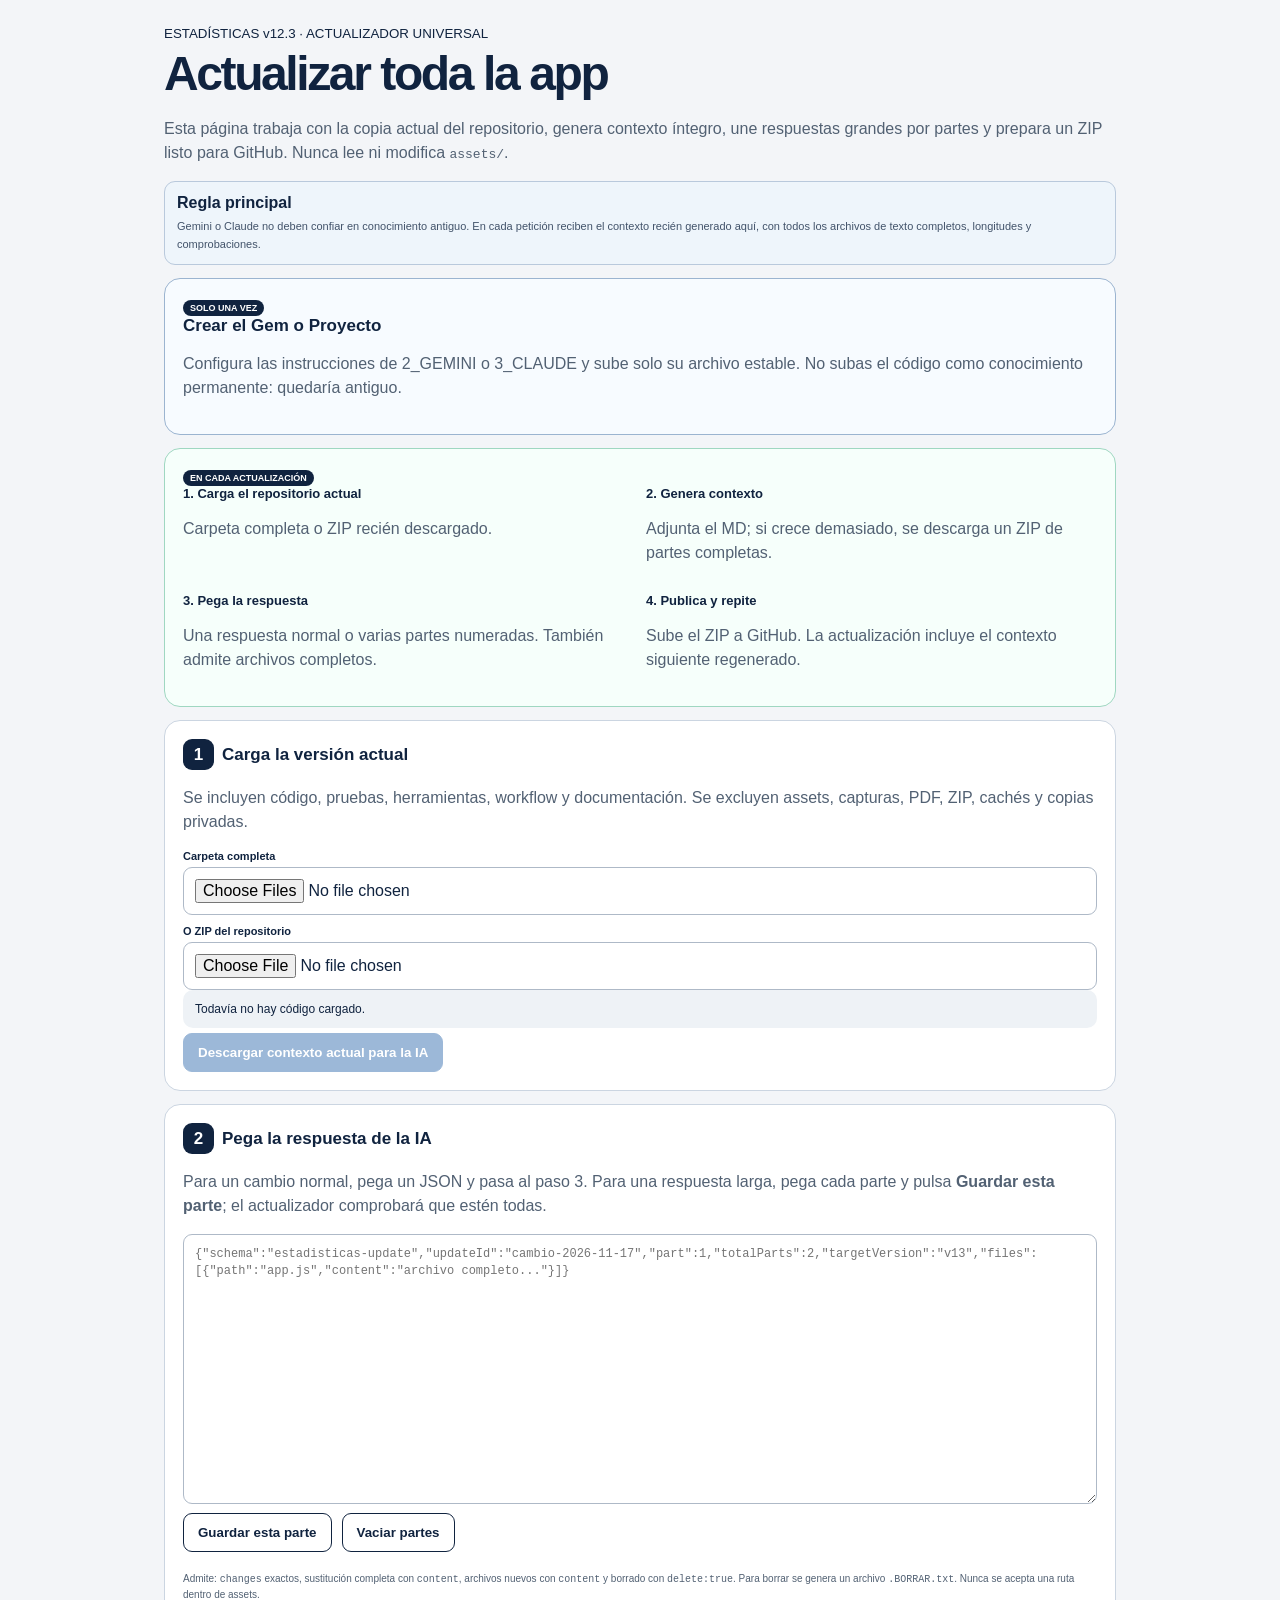
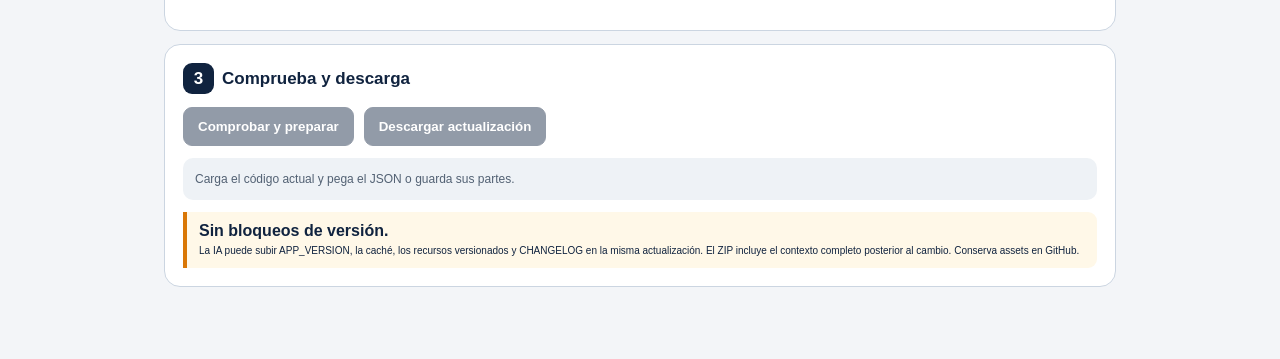
==== commit d21a9606: "v12.3" ====
--- a/actualizar.html
+++ b/actualizar.html
@@ -3,7 +3,7 @@
 <style>
 :root{font-family:Arial,sans-serif;color:#10233f;background:#f3f5f8;--green:#16805a;--red:#b42331;--blue:#2563a9;--line:#cbd5e1}*{box-sizing:border-box}body{margin:0}.wrap{max-width:980px;margin:auto;padding:24px 14px 60px}h1{font-size:clamp(30px,6vw,48px);letter-spacing:-.05em;margin:4px 0}p{line-height:1.5;color:#526173}.card{background:#fff;border:1px solid var(--line);border-radius:16px;padding:18px;margin:13px 0}.step{display:inline-grid;place-items:center;width:31px;height:31px;border-radius:9px;background:#10233f;color:#fff;margin-right:8px}h2{font-size:17px;margin:0 0 8px}h3{font-size:13px;margin:0 0 5px}code{word-break:break-word}label{display:block;font-size:11px;font-weight:800;margin:10px 0 5px}input,textarea{width:100%;border:1px solid #aeb9c7;border-radius:9px;background:#fff;padding:11px;font:inherit}textarea{min-height:270px;font-family:ui-monospace,SFMono-Regular,Consolas,monospace;font-size:12px;line-height:1.45}button{border:1px solid #10233f;border-radius:9px;background:#10233f;color:#fff;padding:11px 14px;font-weight:800;cursor:pointer;margin:5px 5px 0 0}button.alt{background:#fff;color:#10233f}button.blue{background:var(--blue);border-color:var(--blue)}button:disabled{opacity:.45}.status{padding:12px;border-radius:10px;background:#eef2f6;white-space:pre-wrap;font-size:12px}.ok{background:#e6f5ee;color:var(--green)}.bad{background:#fff0f1;color:var(--red)}.tiny{font-size:10px}.files{display:grid;gap:4px;max-height:170px;overflow:auto;color:#526173;font-size:10px}.note{border-left:4px solid #d97706;padding:10px 12px;background:#fff8e8;border-radius:0 9px 9px 0}.actions{display:flex;flex-wrap:wrap;gap:5px}.two{display:grid;grid-template-columns:1fr 1fr;gap:12px}.once{border-color:#9bb4d0;background:#f7fbff}.every{border-color:#9fd7c1;background:#f6fffb}.badge{display:inline-block;padding:3px 7px;border-radius:99px;background:#10233f;color:#fff;font-size:9px;font-weight:900}.truth{padding:12px;border:1px solid #b9c9dc;border-radius:11px;background:#eef5fb}.truth b{display:block;margin-bottom:4px}.truth span{font-size:11px;color:#42536a}.parts{display:grid;gap:6px;margin:9px 0}.part{display:flex;justify-content:space-between;gap:10px;padding:9px 11px;border:1px solid var(--line);border-radius:9px;background:#f8fafc;font-size:11px}.part b,.part span{display:block}.part span{color:#526173}.size-pill{display:inline-block;margin-left:6px;padding:3px 7px;border-radius:99px;background:#e8eef6;font-size:9px;font-weight:800}@media(max-width:680px){.wrap{padding-top:16px}.card{padding:14px}.two{grid-template-columns:1fr}}
 </style></head><body><main class="wrap">
-<small>ESTADÍSTICAS · ACTUALIZADOR UNIVERSAL</small><h1>Actualizar toda la app</h1>
+<small>ESTADÍSTICAS v12.3 · ACTUALIZADOR UNIVERSAL</small><h1>Actualizar toda la app</h1>
 <p>Esta página trabaja con la copia actual del repositorio, genera contexto íntegro, une respuestas grandes por partes y prepara un ZIP listo para GitHub. Nunca lee ni modifica <code>assets/</code>.</p>
 <div class="truth"><b>Regla principal</b><span>Gemini o Claude no deben confiar en conocimiento antiguo. En cada petición reciben el contexto recién generado aquí, con todos los archivos de texto completos, longitudes y comprobaciones.</span></div>
 <section class="card once"><span class="badge">SOLO UNA VEZ</span><h2>Crear el Gem o Proyecto</h2><p>Configura las instrucciones de 2_GEMINI o 3_CLAUDE y sube solo su archivo estable. No subas el código como conocimiento permanente: quedaría antiguo.</p></section>
@@ -47,16 +47,17 @@
 async function downloadContext(){try{const full=master(files),stats=contextStats(files);if(full.length<=700000){downloadBlob(new Blob([full],{type:'text/markdown'}),'CONTEXTO_ACTUAL_ESTADISTICAS.md');$('status').textContent=`✓ Contexto único creado: ${Math.round(full.length/1024)} KB, ≈${stats.tokens.toLocaleString('es-ES')} tokens, sin recortes.`}else{const parts=contextParts(files),zip=new JSZip();parts.forEach((text,i)=>zip.file(`CONTEXTO_ACTUAL_${String(i+1).padStart(2,'0')}_DE_${String(parts.length).padStart(2,'0')}.md`,text));zip.file('INDICE_Y_COMO_ADJUNTAR.txt',`Contexto completo dividido por límites de tamaño. Adjunta este ZIP al Gem o Proyecto. Si no acepta ZIP, extrae y adjunta TODAS las ${parts.length} partes en el mismo mensaje. Ningún archivo está recortado.`);downloadBlob(await zip.generateAsync({type:'blob'}),'CONTEXTO_ACTUAL_ESTADISTICAS_PARTES.zip');$('status').textContent=`✓ Contexto grande dividido en ${parts.length} partes completas. Adjunta el ZIP o todas las partes.`}$('status').className='status ok'}catch(error){fail(error)}}
 function cleanJSON(text){return text.trim().replace(/^```(?:json)?\s*/i,'').replace(/\s*```$/,'')}
 function parseJSON(text){try{return JSON.parse(cleanJSON(text))}catch(error){throw Error(`JSON no válido: ${error.message}. Pide a la IA que repita solo el JSON, sin explicación.`)}}
-function normalizePart(value){if(!value||typeof value!=='object'||Array.isArray(value))throw Error('Cada parte debe ser un objeto JSON.');if(!Array.isArray(value.files)||!value.files.length)throw Error('La parte no contiene files.');const part=Number(value.part||1),total=Number(value.totalParts||1);if(!Number.isInteger(part)||!Number.isInteger(total)||part<1||total<part)throw Error('part/totalParts no son válidos.');return {...value,part,totalParts:total,updateId:String(value.updateId||'actualizacion-unica'),targetVersion:String(value.targetVersion||value.version||'')}}
+function normalizePart(value){if(!value||typeof value!=='object'||Array.isArray(value))throw Error('Cada parte debe ser un objeto JSON.');if(!Array.isArray(value.files)||!value.files.length)throw Error('La parte no contiene files.');const part=Number(value.part||1),total=Number(value.totalParts||1);if(!Number.isInteger(part)||!Number.isInteger(total)||part<1||total<part||total>50)throw Error('part/totalParts no son válidos (máximo 50 partes).');return {...value,part,totalParts:total,updateId:String(value.updateId||'actualizacion-unica'),targetVersion:String(value.targetVersion||value.version||'')}}
 function parseMany(text){const value=parseJSON(text);return (Array.isArray(value)?value:[value]).map(normalizePart)}
-function renderParts(){const rows=[...savedParts.values()].sort((a,b)=>a.part-b.part);$('partList').innerHTML=rows.map(part=>`<div class="part"><span><b>${part.updateId} · parte ${part.part}/${part.totalParts}</b><span>${part.files.length} archivo(s) · ${part.targetVersion||'misma versión'}</span></span><button class="alt" data-remove-part="${part.part}">Quitar</button></div>`).join('');updateButtons()}
+const escHTML=s=>String(s??'').replace(/[&<>'"]/g,c=>({'&':'&amp;','<':'&lt;','>':'&gt;',"'":'&#39;','"':'&quot;'}[c]));
+function renderParts(){const rows=[...savedParts.values()].sort((a,b)=>a.part-b.part);$('partList').innerHTML=rows.map(part=>`<div class="part"><span><b>${escHTML(part.updateId)} · parte ${part.part}/${part.totalParts}</b><span>${part.files.length} archivo(s) · ${escHTML(part.targetVersion||'misma versión')}</span></span><button class="alt" data-remove-part="${part.part}">Quitar</button></div>`).join('');updateButtons()}
 function addCurrentParts(){const text=$('answer').value.trim();if(!text)throw Error('Pega una parte antes de guardarla.');for(const part of parseMany(text)){const key=`${part.updateId}:${part.part}`;savedParts.set(key,part)}$('answer').value='';renderParts();$('status').className='status ok';$('status').textContent='✓ Parte guardada. Pega la siguiente o pulsa Comprobar y preparar.'}
 function collectParts(){const rows=[...savedParts.values()];if($('answer').value.trim())rows.push(...parseMany($('answer').value));if(!rows.length)throw Error('No hay ninguna respuesta pegada ni partes guardadas.');const ids=[...new Set(rows.map(p=>p.updateId))];if(ids.length!==1)throw Error(`Hay partes de actualizaciones distintas: ${ids.join(', ')}. Vacía las partes y pega solo una actualización.`);const totals=[...new Set(rows.map(p=>p.totalParts))];if(totals.length!==1)throw Error('Las partes no coinciden en totalParts. Pide a la IA que repita todas con el mismo total.');const total=totals[0],byPart=new Map();for(const part of rows){if(byPart.has(part.part))throw Error(`La parte ${part.part} está duplicada.`);byPart.set(part.part,part)}const missing=[];for(let i=1;i<=total;i++)if(!byPart.has(i))missing.push(i);if(missing.length)throw Error(`Faltan las partes ${missing.join(', ')} de ${total}. Pégalas antes de continuar.`);const ordered=[...byPart.values()].sort((a,b)=>a.part-b.part),versions=[...new Set(ordered.map(p=>p.targetVersion).filter(Boolean))];if(versions.length>1)throw Error(`Las partes declaran versiones distintas: ${versions.join(', ')}.`);return {schema:'estadisticas-update',updateId:ids[0],targetVersion:versions[0]||'',files:ordered.flatMap(p=>p.files)}}
 function safePath(path){path=normalizePath(path);if(!path||path.startsWith('/')||path.split('/').includes('..')||path.startsWith('assets/')||path.startsWith('captures/'))throw Error(`Ruta no permitida: ${path||'(vacía)'}. assets/ nunca se modifica.`);return path}
 function applyChanges(source,changes,path){let out=source;for(const [index,change] of changes.entries()){if(typeof change.find!=='string'||!change.find||typeof change.replace!=='string')throw Error(`${path} · bloque ${index+1}: find/replace no válidos.`);const count=out.split(change.find).length-1;if(count===0)throw Error(`${path} · bloque ${index+1}: find no existe. Pide a la IA que use el texto exacto del contexto actual o que envíe el archivo completo con content.`);if(count>1)throw Error(`${path} · bloque ${index+1}: find aparece ${count} veces. Pide más líneas alrededor para hacerlo único o usa content.`);out=out.replace(change.find,change.replace)}return out}
 function applyPatch(base,patch){const all=new Map(base),edits=new Map();for(const [index,item] of patch.files.entries()){if(!item||typeof item!=='object')throw Error(`files[${index}] no es válido.`);const path=safePath(item.path);if(item.delete===true){if(!all.has(path))throw Error(`${path}: no existe para borrar. Pide a la IA que revise el contexto actual.`);all.delete(path);edits.set(path,null);continue}let out;if(typeof item.content==='string')out=item.content;else{if(!all.has(path))throw Error(`${path}: no existe; para crearlo la IA debe usar content.`);if(!Array.isArray(item.changes)||!item.changes.length)throw Error(`${path}: faltan changes o content.`);out=applyChanges(all.get(path),item.changes,path)}all.set(path,out);edits.set(path,out)}return {all,edits}}
-function validate(all,beforeVersion,targetVersion=''){const errors=[],need=path=>{if(!all.has(path))errors.push(`Falta ${path}`)};['app.js','styles.css','index.html','sw.js','config.js','worker.js','actualizar.html','configurar.html','CHANGELOG.md','tests/smoke.py','tools/validate.py','.github/workflows/check.yml'].forEach(need);const app=all.get('app.js')||'',index=all.get('index.html')||'',sw=all.get('sw.js')||'',worker=all.get('worker.js')||'',after=detectVersion(all);if(!app.includes('estadisticas_shared_v2'))errors.push('app.js: se perdió la migración estadisticas_shared_v2');if(!app.includes('estadisticas_multiteam_v11'))errors.push('app.js: se perdió el almacén multiequipo compatible');if(!index.includes('data-logo="aro-vector"'))errors.push('index.html: se perdió el logo Aro vector');if(!worker.includes('w2-compatible')||!worker.includes('/api/events'))errors.push('worker.js: se perdió compatibilidad w2');if(targetVersion&&after!==targetVersion)errors.push(`APP_VERSION quedó en ${after||'sin detectar'}, pero la IA declaró ${targetVersion}`);if(beforeVersion&&after&&beforeVersion!==after){const n=versionNumber(after);if(!sw.includes(`estadisticas-${after}-`)&&!sw.includes(`estadisticas-v${n}-`))errors.push(`sw.js: sube CACHE a ${after}`);for(const resource of ['app.js','styles.css','config.js'])if(!index.includes(`${resource}?v=${n}`))errors.push(`index.html: falta ${resource}?v=${n}`);if(!(all.get('CHANGELOG.md')||'').includes(`## ${after}`))errors.push(`CHANGELOG.md: falta una sección ## ${after}`)}for(const [path,text] of all){if(path.endsWith('.json'))try{JSON.parse(text)}catch(error){errors.push(`${path}: JSON no válido (${error.message})`)}if(path.endsWith('.css')){let depth=0;for(const char of text){if(char==='{')depth++;if(char==='}')depth--}if(depth)errors.push(`${path}: llaves CSS desequilibradas`)}}return {errors,after}}
-async function build(){try{builtZip=null;lastBuild=null;changed.clear();const patch=collectParts(),before=detectVersion(files),{all,edits}=applyPatch(files,patch),check=validate(all,before,patch.targetVersion);if(check.errors.length)throw Error(check.errors.join('\n'));const nextContext=master(all),nextVersion=check.after||patch.targetVersion||before||'siguiente',project=nextContext.replace(/^# CONTEXTO ACTUAL[^\n]*/,`# PROYECTO ESTADÍSTICAS · CONTEXTO MAESTRO ${nextVersion}`);all.set('PROYECTO_ESTADISTICAS.md',project);edits.set('PROYECTO_ESTADISTICAS.md',project);for(const [path,value] of edits)changed.set(path,value);const zip=new JSZip();for(const [path,text] of changed)if(text===null)zip.file(`${path}.BORRAR.txt`,`BORRAR DE GITHUB: ${path}\nNo borres assets ni otros archivos.`);else zip.file(path,text);zip.file('CONTEXTO_SIGUIENTE_ESTADISTICAS.md',nextContext);zip.file('LEEME_ACTUALIZACION.txt',`ESTADÍSTICAS ${nextVersion}\n\n1. Sube a GitHub todos los archivos conservando carpetas.\n2. Para cada .BORRAR.txt, borra en GitHub el archivo indicado.\n3. No borres assets ni archivos no mencionados.\n4. Commit changes; espera Actions y Pages.\n5. Cierra y abre la app.\n6. En la próxima petición genera un contexto nuevo desde el código publicado.\n\nActualización: ${patch.updateId}\nArchivos: ${[...changed.keys()].join(', ')}\n`);builtZip=await zip.generateAsync({type:'blob'});lastBuild={all,changed:new Map(changed),nextContext,nextVersion,patch};$('download').disabled=false;$('status').className='status ok';$('status').textContent=`✓ ${changed.size} archivo(s) preparados · ${nextVersion}. Contexto posterior regenerado: ${Math.round(nextContext.length/1024)} KB, sin recortes.`;return lastBuild}catch(error){builtZip=null;lastBuild=null;$('download').disabled=true;fail(error);throw error}}
+function validate(all,beforeVersion,targetVersion=''){const errors=[],need=path=>{if(!all.has(path))errors.push(`Falta ${path}`)};['app.js','styles.css','index.html','sw.js','config.js','worker.js','actualizar.html','configurar.html','CHANGELOG.md','tests/smoke.py','tools/validate.py','.github/workflows/check.yml'].forEach(need);const app=all.get('app.js')||'',index=all.get('index.html')||'',sw=all.get('sw.js')||'',worker=all.get('worker.js')||'',after=detectVersion(all);if(!app.includes('estadisticas_shared_v2'))errors.push('app.js: se perdió la migración estadisticas_shared_v2');if(!app.includes('estadisticas_multiteam_v11'))errors.push('app.js: se perdió el almacén multiequipo compatible');if(!index.includes('data-logo="aro-vector"'))errors.push('index.html: se perdió el logo Aro vector');if(!worker.includes('w2-compatible')||!worker.includes('/api/events'))errors.push('worker.js: se perdió compatibilidad w2');if(targetVersion&&after!==targetVersion)errors.push(`APP_VERSION quedó en ${after||'sin detectar'}, pero la IA declaró ${targetVersion}`);if(beforeVersion&&after&&beforeVersion!==after){const n=versionNumber(after);if(!sw.includes(`estadisticas-${after}-`)&&!sw.includes(`estadisticas-v${n}-`))errors.push(`sw.js: sube CACHE a ${after}`);for(const resource of ['app.js','styles.css','config.js'])if(!index.includes(`${resource}?v=${n}`))errors.push(`index.html: falta ${resource}?v=${n}`);if(!(all.get('CHANGELOG.md')||'').includes(`## ${after}`))errors.push(`CHANGELOG.md: falta una sección ## ${after}`)}for(const [path,text] of all){if(path.endsWith('.json'))try{JSON.parse(text)}catch(error){errors.push(`${path}: JSON no válido (${error.message})`)}if(path.endsWith('.js')&&text!==null&&!path.startsWith('assets/')){try{new Function(path.endsWith('worker.js')?text.replace(/export\s+default\s*/,'const __w__='):text)}catch(error){errors.push(`${path}: error de sintaxis JavaScript (${error.message}). Pide a la IA que lo corrija.`)}}if(path.endsWith('.css')){let depth=0;for(const char of text){if(char==='{')depth++;if(char==='}')depth--}if(depth)errors.push(`${path}: llaves CSS desequilibradas`)}}return {errors,after}}
+async function build(){try{builtZip=null;lastBuild=null;changed.clear();const patch=collectParts(),before=detectVersion(files),{all,edits}=applyPatch(files,patch),check=validate(all,before,patch.targetVersion);if(check.errors.length)throw Error(check.errors.join('\n'));const nextContext=master(all),nextVersion=check.after||patch.targetVersion||before||'siguiente',project=nextContext.replace(/^# CONTEXTO ACTUAL[^\n]*/,`# PROYECTO ESTADÍSTICAS · CONTEXTO MAESTRO ${nextVersion}`);all.set('PROYECTO_ESTADISTICAS.md',project);edits.set('PROYECTO_ESTADISTICAS.md',project);for(const [path,value] of edits)changed.set(path,value);const zip=new JSZip();for(const [path,text] of changed)if(text===null)zip.file(`${path}.BORRAR.txt`,`BORRAR DE GITHUB: ${path}\nNo borres assets ni otros archivos.`);else zip.file(path,text);zip.file('CONTEXTO_SIGUIENTE_ESTADISTICAS.md',nextContext);zip.file('LEEME_ACTUALIZACION.txt',`ESTADÍSTICAS ${nextVersion}\n\n1. Sube a GitHub todos los archivos conservando carpetas.\n2. Para cada .BORRAR.txt, borra en GitHub el archivo indicado.\n3. No borres assets ni archivos no mencionados.\n4. Commit changes; espera Actions y Pages.\n5. Cierra y abre la app.\n6. En la próxima petición genera un contexto nuevo desde el código publicado.\n\nActualización: ${patch.updateId}\nArchivos: ${[...changed.keys()].join(', ')}\n`);builtZip=await zip.generateAsync({type:'blob'});lastBuild={all,changed:new Map(changed),nextContext,nextVersion,patch};$('download').disabled=false;$('status').className='status ok';const summary=[...changed].filter(([p])=>!p.endsWith('ESTADISTICAS.md')).map(([p,t])=>{if(t===null)return `• ${p}: se BORRA`;const old=files.get(p);if(old===undefined)return `• ${p}: archivo NUEVO (${t.split('\n').length} líneas)`;const a=new Set(old.split('\n')),b=new Set(t.split('\n'));const plus=[...b].filter(l=>!a.has(l)).length,minus=[...a].filter(l=>!b.has(l)).length;return `• ${p}: +${plus} / −${minus} líneas`}).join('\n');$('status').textContent=`✓ ${changed.size} archivo(s) preparados · ${nextVersion}. Revisa los cambios antes de publicar:\n${summary}\n`;$('status').style.whiteSpace='pre-line';$('status').textContent+=`Contexto posterior regenerado: ${Math.round(nextContext.length/1024)} KB, sin recortes.`;return lastBuild}catch(error){builtZip=null;lastBuild=null;$('download').disabled=true;fail(error);throw error}}
 function updateButtons(){$('build').disabled=!files.size||(!savedParts.size&&!$('answer').value.trim());$('download').disabled=!builtZip}
 function fail(error){$('status').className='status bad';$('status').textContent=error.message||String(error)}
 $('repoFolder').onchange=e=>loadFolder(e.target.files).catch(fail);$('repoZip').onchange=e=>e.target.files[0]&&loadZip(e.target.files[0]).catch(fail);$('answer').oninput=updateButtons;$('context').onclick=downloadContext;$('addPart').onclick=()=>{try{addCurrentParts()}catch(error){fail(error)}};$('clearParts').onclick=()=>{savedParts.clear();renderParts();$('status').className='status';$('status').textContent='Partes vaciadas.'};$('partList').onclick=e=>{const button=e.target.closest('[data-remove-part]');if(!button)return;for(const [key,part] of savedParts)if(part.part===+button.dataset.removePart)savedParts.delete(key);renderParts()};$('build').onclick=()=>build().catch(()=>{});$('download').onclick=()=>builtZip&&downloadBlob(builtZip,`actualizacion-estadisticas-${lastBuild?.nextVersion||'siguiente'}-${new Date().toISOString().slice(0,10)}.zip`);
